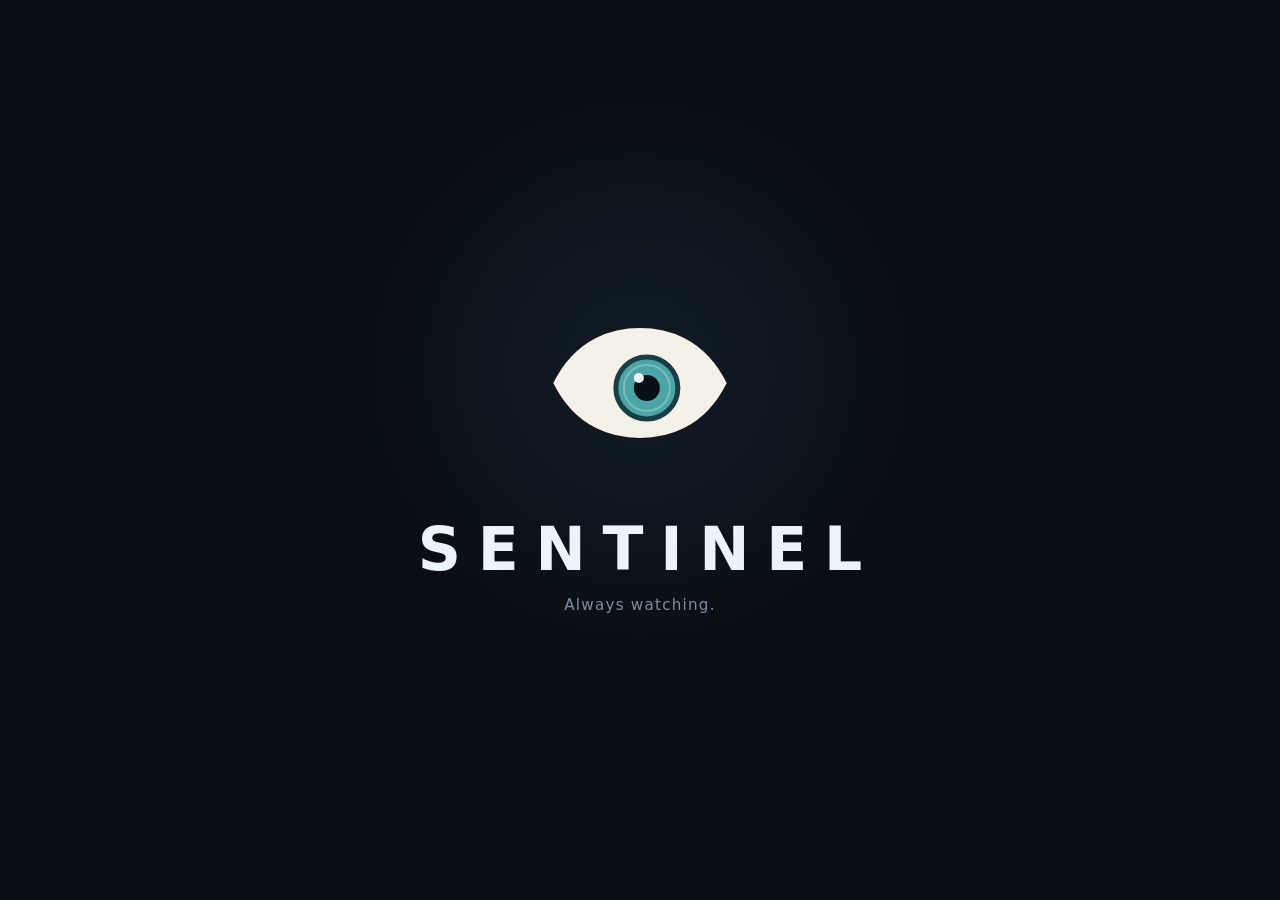
==== index.html @ a61975ea "Add Sentinel eye landing page (static: HTML/CSS/JS) Co-Authored-By: Claude Opus 4.8 <noreply@anthrop" ====
<!doctype html>
<html>
<head>
<meta charset="utf-8">
<meta name="viewport" content="width=device-width,initial-scale=1">
<title>Sentinel</title>
<link rel="stylesheet" href="style.css">
<script src="eye.js" defer></script>
</head>
<body>
<main id="stage">
<div id="sentinel-eye" aria-hidden="true"></div>
<h1>SENTINEL</h1>
<p class="tagline">Always watching.</p>
</main>
</body>
</html>
---- style.css ----
:root {
  color-scheme: dark;
  font-family: system-ui, -apple-system, BlinkMacSystemFont, "Segoe UI", sans-serif;
  background: #0a0e14;
  color: #edf3fb;
}

* {
  box-sizing: border-box;
}

html,
body {
  min-height: 100%;
  margin: 0;
}

body {
  min-height: 100vh;
  min-height: 100svh;
  background:
    radial-gradient(circle at 50% calc(50% - 5rem), rgba(55, 116, 164, 0.14), transparent 18rem),
    #0a0e14;
}

#stage {
  display: flex;
  min-height: 100vh;
  min-height: 100svh;
  width: 100%;
  padding: clamp(1.5rem, 5vw, 4rem);
  align-items: center;
  justify-content: center;
  flex-direction: column;
  text-align: center;
}

#sentinel-eye {
  display: grid;
  width: clamp(10rem, 24vw, 12.5rem);
  aspect-ratio: 1;
  margin-bottom: clamp(1.75rem, 4vh, 2.75rem);
  place-items: center;
}

#sentinel-eye > svg {
  display: block;
  width: 100%;
  height: 100%;
}

h1 {
  margin: 0;
  color: #edf3fb;
  font-size: clamp(2rem, 6vw, 3.75rem);
  font-weight: 800;
  line-height: 1;
  letter-spacing: clamp(0.28em, 1.2vw, 0.48em);
  text-indent: clamp(0.28em, 1.2vw, 0.48em);
}

.tagline {
  margin: 0.9rem 0 0;
  color: #7f8c9d;
  font-size: clamp(0.8rem, 2vw, 0.95rem);
  line-height: 1.5;
  letter-spacing: 0.08em;
}

@media (max-width: 30rem) {
  body {
    background:
      radial-gradient(circle at 50% calc(50% - 4rem), rgba(55, 116, 164, 0.14), transparent 13rem),
      #0a0e14;
  }

  #sentinel-eye {
    width: min(10rem, 50vw);
    margin-bottom: 1.5rem;
  }

  h1 {
    font-size: clamp(1.75rem, 10vw, 2.4rem);
    letter-spacing: 0.24em;
    text-indent: 0.24em;
  }
}
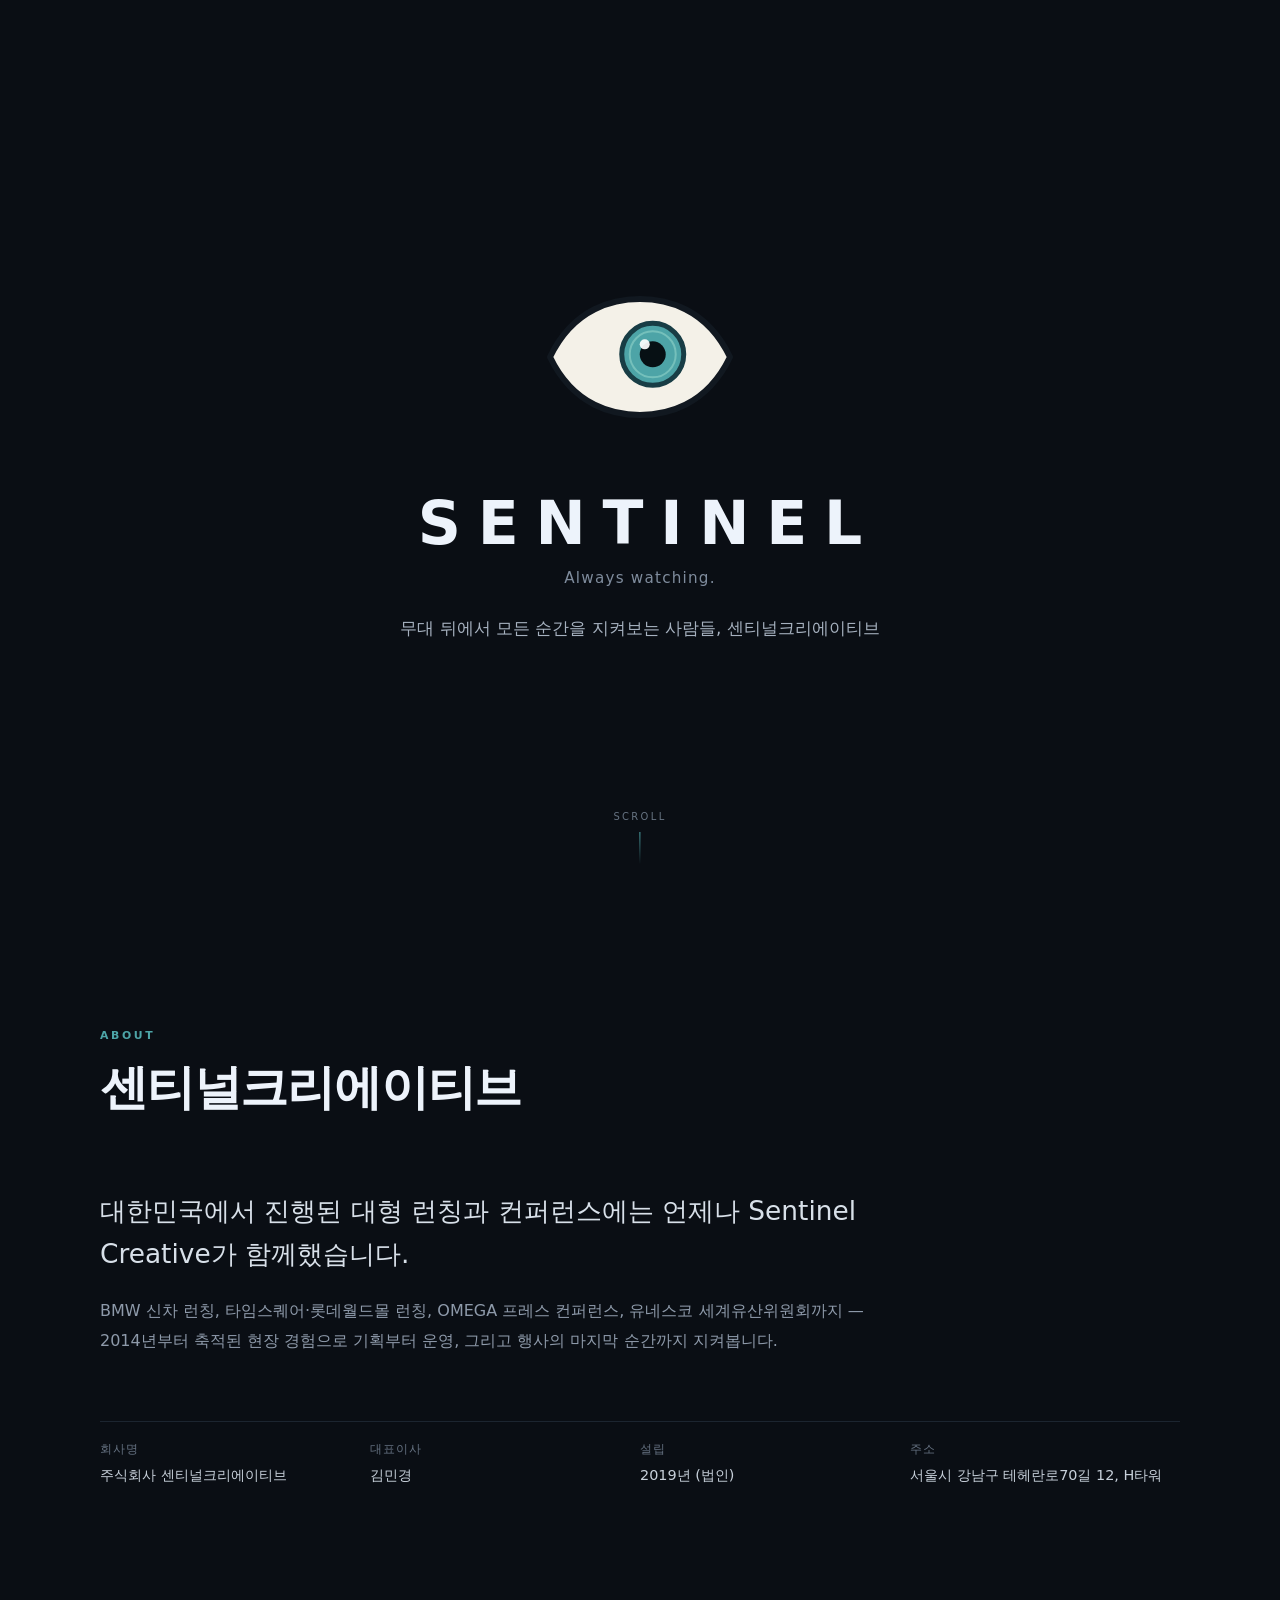
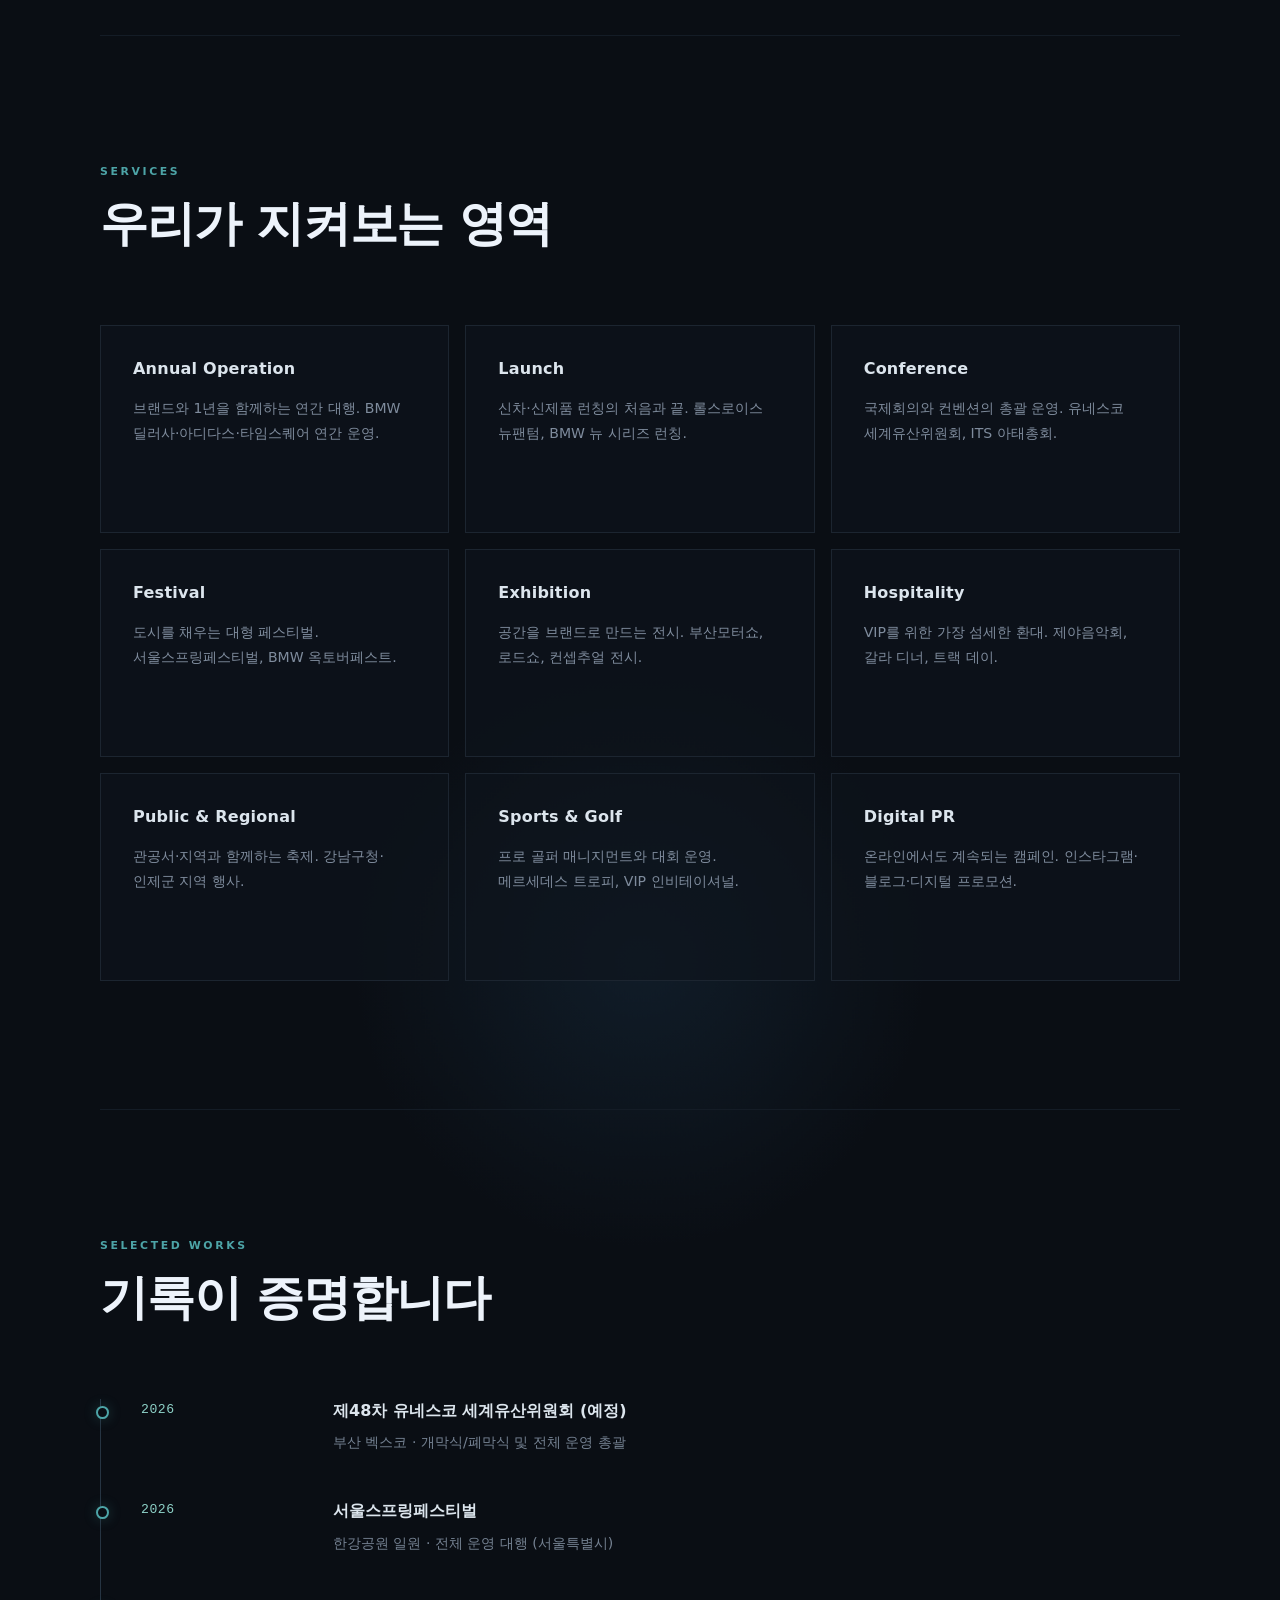
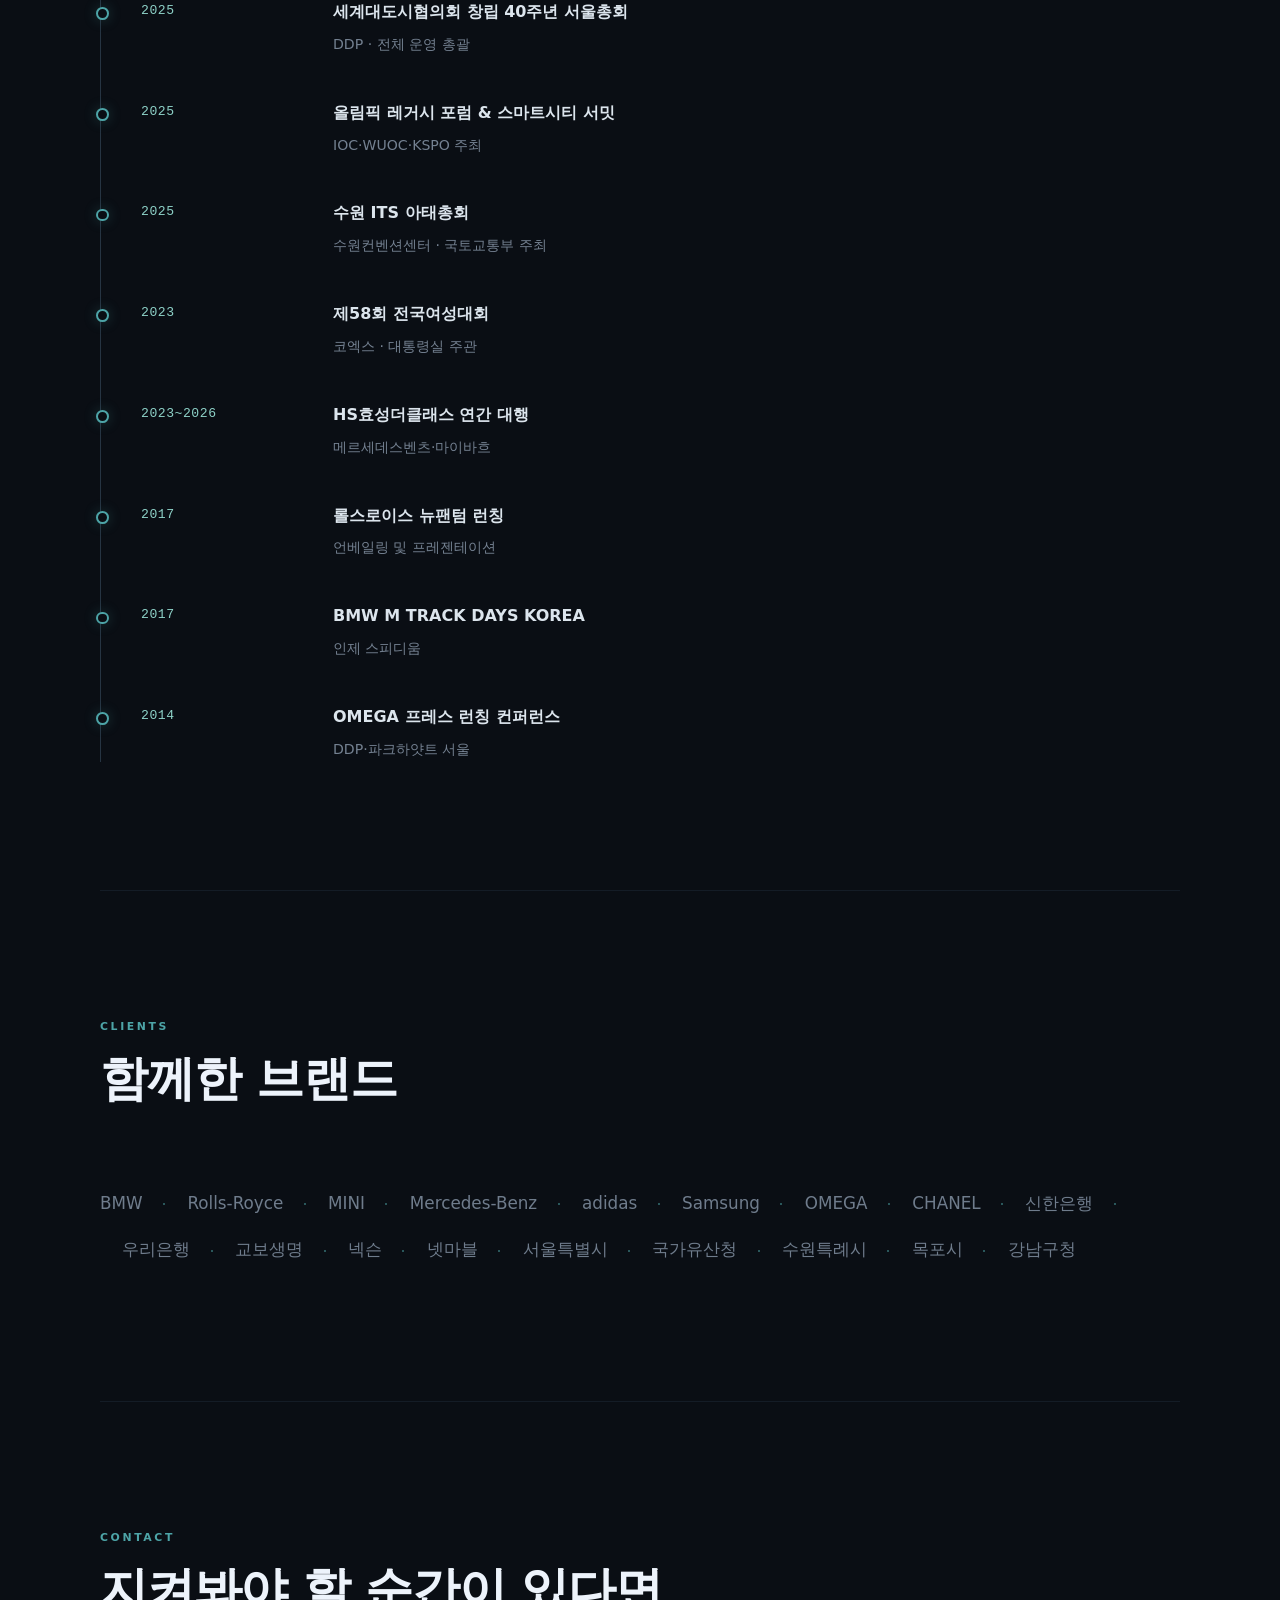
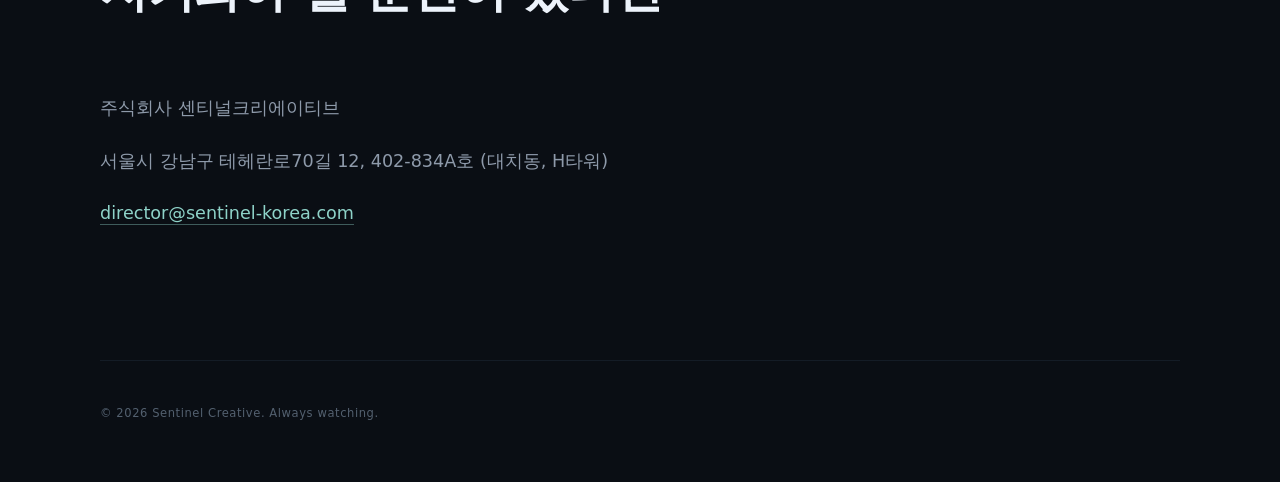
==== commit 73b031f9: "Expand landing page into full company site (about/services/works/clients/contact) Content sourced fr" ====
--- a/index.html
+++ b/index.html
@@ -1,17 +1,213 @@
 <!doctype html>
-<html>
+<html lang="ko">
 <head>
-<meta charset="utf-8">
-<meta name="viewport" content="width=device-width,initial-scale=1">
-<title>Sentinel</title>
-<link rel="stylesheet" href="style.css">
-<script src="eye.js" defer></script>
+  <meta charset="utf-8">
+  <meta name="viewport" content="width=device-width,initial-scale=1">
+  <meta name="description" content="센티널크리에이티브 — 이벤트·전시·컨퍼런스 전문 에이전시">
+  <title>센티널크리에이티브 | Sentinel Creative</title>
+  <link rel="stylesheet" href="style.css">
+  <script src="eye.js" defer></script>
 </head>
 <body>
-<main id="stage">
-<div id="sentinel-eye" aria-hidden="true"></div>
-<h1>SENTINEL</h1>
-<p class="tagline">Always watching.</p>
-</main>
+  <nav id="top-nav" aria-label="주요 메뉴">
+    <div id="nav-eye" aria-hidden="true"></div>
+    <span class="nav-wordmark">SENTINEL</span>
+    <div class="nav-links">
+      <a href="#about">ABOUT</a>
+      <a href="#services">SERVICES</a>
+      <a href="#works">WORKS</a>
+      <a href="#clients">CLIENTS</a>
+      <a href="#contact">CONTACT</a>
+    </div>
+  </nav>
+
+  <main>
+    <section id="hero">
+      <div id="sentinel-eye" aria-hidden="true"></div>
+      <h1>SENTINEL</h1>
+      <p class="tagline">Always watching.</p>
+      <p class="hero-sub">무대 뒤에서 모든 순간을 지켜보는 사람들, 센티널크리에이티브</p>
+      <a class="scroll-cue" href="#about">SCROLL</a>
+    </section>
+
+    <section id="about">
+      <h2><span class="section-label">ABOUT</span> 센티널크리에이티브</h2>
+      <p class="lead">대한민국에서 진행된 대형 런칭과 컨퍼런스에는 언제나 Sentinel Creative가 함께했습니다.</p>
+      <p>BMW 신차 런칭, 타임스퀘어·롯데월드몰 런칭, OMEGA 프레스 컨퍼런스, 유네스코 세계유산위원회까지 — 2014년부터 축적된 현장 경험으로 기획부터 운영, 그리고 행사의 마지막 순간까지 지켜봅니다.</p>
+      <dl class="facts">
+        <div>
+          <dt>회사명</dt>
+          <dd>주식회사 센티널크리에이티브</dd>
+        </div>
+        <div>
+          <dt>대표이사</dt>
+          <dd>김민경</dd>
+        </div>
+        <div>
+          <dt>설립</dt>
+          <dd>2019년 (법인)</dd>
+        </div>
+        <div>
+          <dt>주소</dt>
+          <dd>서울시 강남구 테헤란로70길 12, H타워</dd>
+        </div>
+      </dl>
+    </section>
+
+    <section id="services">
+      <h2><span class="section-label">SERVICES</span> 우리가 지켜보는 영역</h2>
+      <ul class="service-grid">
+        <li class="service-card">
+          <h3>Annual Operation</h3>
+          <p>브랜드와 1년을 함께하는 연간 대행. BMW 딜러사·아디다스·타임스퀘어 연간 운영.</p>
+        </li>
+        <li class="service-card">
+          <h3>Launch</h3>
+          <p>신차·신제품 런칭의 처음과 끝. 롤스로이스 뉴팬텀, BMW 뉴 시리즈 런칭.</p>
+        </li>
+        <li class="service-card">
+          <h3>Conference</h3>
+          <p>국제회의와 컨벤션의 총괄 운영. 유네스코 세계유산위원회, ITS 아태총회.</p>
+        </li>
+        <li class="service-card">
+          <h3>Festival</h3>
+          <p>도시를 채우는 대형 페스티벌. 서울스프링페스티벌, BMW 옥토버페스트.</p>
+        </li>
+        <li class="service-card">
+          <h3>Exhibition</h3>
+          <p>공간을 브랜드로 만드는 전시. 부산모터쇼, 로드쇼, 컨셉추얼 전시.</p>
+        </li>
+        <li class="service-card">
+          <h3>Hospitality</h3>
+          <p>VIP를 위한 가장 섬세한 환대. 제야음악회, 갈라 디너, 트랙 데이.</p>
+        </li>
+        <li class="service-card">
+          <h3>Public &amp; Regional</h3>
+          <p>관공서·지역과 함께하는 축제. 강남구청·인제군 지역 행사.</p>
+        </li>
+        <li class="service-card">
+          <h3>Sports &amp; Golf</h3>
+          <p>프로 골퍼 매니지먼트와 대회 운영. 메르세데스 트로피, VIP 인비테이셔널.</p>
+        </li>
+        <li class="service-card">
+          <h3>Digital PR</h3>
+          <p>온라인에서도 계속되는 캠페인. 인스타그램·블로그·디지털 프로모션.</p>
+        </li>
+      </ul>
+    </section>
+
+    <section id="works">
+      <h2><span class="section-label">SELECTED WORKS</span> 기록이 증명합니다</h2>
+      <ol class="timeline">
+        <li class="timeline-item">
+          <span class="year">2026</span>
+          <div>
+            <h3>제48차 유네스코 세계유산위원회 (예정)</h3>
+            <p>부산 벡스코 · 개막식/폐막식 및 전체 운영 총괄</p>
+          </div>
+        </li>
+        <li class="timeline-item">
+          <span class="year">2026</span>
+          <div>
+            <h3>서울스프링페스티벌</h3>
+            <p>한강공원 일원 · 전체 운영 대행 (서울특별시)</p>
+          </div>
+        </li>
+        <li class="timeline-item">
+          <span class="year">2025</span>
+          <div>
+            <h3>세계대도시협의회 창립 40주년 서울총회</h3>
+            <p>DDP · 전체 운영 총괄</p>
+          </div>
+        </li>
+        <li class="timeline-item">
+          <span class="year">2025</span>
+          <div>
+            <h3>올림픽 레거시 포럼 &amp; 스마트시티 서밋</h3>
+            <p>IOC·WUOC·KSPO 주최</p>
+          </div>
+        </li>
+        <li class="timeline-item">
+          <span class="year">2025</span>
+          <div>
+            <h3>수원 ITS 아태총회</h3>
+            <p>수원컨벤션센터 · 국토교통부 주최</p>
+          </div>
+        </li>
+        <li class="timeline-item">
+          <span class="year">2023</span>
+          <div>
+            <h3>제58회 전국여성대회</h3>
+            <p>코엑스 · 대통령실 주관</p>
+          </div>
+        </li>
+        <li class="timeline-item">
+          <span class="year">2023~2026</span>
+          <div>
+            <h3>HS효성더클래스 연간 대행</h3>
+            <p>메르세데스벤츠·마이바흐</p>
+          </div>
+        </li>
+        <li class="timeline-item">
+          <span class="year">2017</span>
+          <div>
+            <h3>롤스로이스 뉴팬텀 런칭</h3>
+            <p>언베일링 및 프레젠테이션</p>
+          </div>
+        </li>
+        <li class="timeline-item">
+          <span class="year">2017</span>
+          <div>
+            <h3>BMW M TRACK DAYS KOREA</h3>
+            <p>인제 스피디움</p>
+          </div>
+        </li>
+        <li class="timeline-item">
+          <span class="year">2014</span>
+          <div>
+            <h3>OMEGA 프레스 런칭 컨퍼런스</h3>
+            <p>DDP·파크하얏트 서울</p>
+          </div>
+        </li>
+      </ol>
+    </section>
+
+    <section id="clients">
+      <h2><span class="section-label">CLIENTS</span> 함께한 브랜드</h2>
+      <ul class="client-list">
+        <li>BMW</li>
+        <li>Rolls-Royce</li>
+        <li>MINI</li>
+        <li>Mercedes-Benz</li>
+        <li>adidas</li>
+        <li>Samsung</li>
+        <li>OMEGA</li>
+        <li>CHANEL</li>
+        <li>신한은행</li>
+        <li>우리은행</li>
+        <li>교보생명</li>
+        <li>넥슨</li>
+        <li>넷마블</li>
+        <li>서울특별시</li>
+        <li>국가유산청</li>
+        <li>수원특례시</li>
+        <li>목포시</li>
+        <li>강남구청</li>
+      </ul>
+    </section>
+
+    <section id="contact">
+      <h2><span class="section-label">CONTACT</span> 지켜봐야 할 순간이 있다면</h2>
+      <address>
+        <p>주식회사 센티널크리에이티브</p>
+        <p>서울시 강남구 테헤란로70길 12, 402-834A호 (대치동, H타워)</p>
+        <a href="mailto:director@sentinel-korea.com">director@sentinel-korea.com</a>
+      </address>
+    </section>
+  </main>
+
+  <footer>
+    <p>© 2026 Sentinel Creative. Always watching.</p>
+  </footer>
 </body>
 </html>
--- a/style.css
+++ b/style.css
@@ -85,3 +85,546 @@
     text-indent: 0.24em;
   }
 }
+
+/* One-page company site */
+
+html {
+  scroll-behavior: smooth;
+  scroll-padding-top: 5rem;
+}
+
+body {
+  overflow-x: hidden;
+}
+
+a {
+  color: inherit;
+}
+
+#top-nav {
+  position: fixed;
+  z-index: 100;
+  top: 0;
+  right: 0;
+  left: 0;
+  display: flex;
+  min-height: 4.5rem;
+  padding: 0.75rem max(1.25rem, calc((100vw - 1080px) / 2));
+  align-items: center;
+  border-bottom: 1px solid rgba(77, 164, 167, 0.14);
+  background: rgba(10, 14, 20, 0.78);
+  box-shadow: 0 0.75rem 2.5rem rgba(0, 0, 0, 0.18);
+  opacity: 0;
+  pointer-events: none;
+  transform: translateY(-100%);
+  transition:
+    opacity 280ms ease,
+    transform 280ms ease;
+  backdrop-filter: blur(16px);
+  -webkit-backdrop-filter: blur(16px);
+}
+
+#top-nav.nav-visible {
+  opacity: 1;
+  pointer-events: auto;
+  transform: translateY(0);
+}
+
+#nav-eye {
+  display: grid;
+  width: 2.125rem;
+  height: 2.125rem;
+  flex: 0 0 2.125rem;
+  place-items: center;
+}
+
+#nav-eye > svg {
+  display: block;
+  width: 100%;
+  height: 100%;
+}
+
+.nav-wordmark {
+  margin-left: 0.7rem;
+  color: #edf3fb;
+  font-size: 0.78rem;
+  font-weight: 800;
+  letter-spacing: 0.24em;
+}
+
+.nav-links {
+  display: flex;
+  margin-left: auto;
+  align-items: center;
+  gap: clamp(0.8rem, 2.5vw, 2rem);
+}
+
+.nav-links a {
+  position: relative;
+  color: #8e9aaa;
+  font-size: 0.72rem;
+  line-height: 1.4;
+  letter-spacing: 0.1em;
+  text-decoration: none;
+  text-transform: uppercase;
+  transition: color 180ms ease;
+}
+
+.nav-links a::after {
+  position: absolute;
+  right: 0;
+  bottom: -0.4rem;
+  left: 0;
+  height: 1px;
+  background: #4da4a7;
+  content: "";
+  transform: scaleX(0);
+  transition: transform 180ms ease;
+}
+
+.nav-links a:hover,
+.nav-links a:focus-visible {
+  color: #edf3fb;
+}
+
+.nav-links a:hover::after,
+.nav-links a:focus-visible::after {
+  transform: scaleX(1);
+}
+
+#hero {
+  position: relative;
+  display: flex;
+  min-height: 100vh;
+  min-height: 100svh;
+  width: 100%;
+  padding: clamp(5rem, 10vh, 8rem) clamp(1.5rem, 5vw, 4rem);
+  align-items: center;
+  justify-content: center;
+  flex-direction: column;
+  text-align: center;
+}
+
+.hero-sub {
+  max-width: 38rem;
+  margin: 1.4rem auto 0;
+  color: #a6b1bf;
+  font-size: clamp(0.9rem, 1.8vw, 1.05rem);
+  line-height: 1.8;
+  word-break: keep-all;
+}
+
+.scroll-cue {
+  position: absolute;
+  bottom: clamp(1.5rem, 4vh, 2.75rem);
+  left: 50%;
+  display: flex;
+  align-items: center;
+  flex-direction: column;
+  gap: 0.65rem;
+  color: #667382;
+  font-size: 0.62rem;
+  letter-spacing: 0.24em;
+  text-decoration: none;
+  transform: translateX(-50%);
+  animation: scroll-cue-pulse 2.4s ease-in-out infinite;
+}
+
+.scroll-cue::after {
+  width: 1px;
+  height: 2rem;
+  background: linear-gradient(to bottom, #4da4a7, transparent);
+  content: "";
+}
+
+@keyframes scroll-cue-pulse {
+  0%,
+  100% {
+    opacity: 0.45;
+  }
+
+  50% {
+    opacity: 1;
+  }
+}
+
+main > section:not(#hero) {
+  width: min(calc(100% - 3rem), 1080px);
+  margin: 0 auto;
+  padding: clamp(6rem, 11vw, 8rem) 0;
+}
+
+main > section:not(#hero) + section:not(#hero) {
+  border-top: 1px solid #141c26;
+}
+
+main > section:not(#hero) h2 {
+  max-width: 48rem;
+  margin: 0 0 clamp(2.75rem, 6vw, 4.5rem);
+  color: #edf3fb;
+  font-size: clamp(1.75rem, 4vw, 3rem);
+  font-weight: 650;
+  line-height: 1.25;
+  letter-spacing: -0.025em;
+  word-break: keep-all;
+}
+
+.section-label {
+  display: block;
+  margin-bottom: 0.85rem;
+  color: #4da4a7;
+  font-size: 0.68rem;
+  font-weight: 700;
+  line-height: 1.4;
+  letter-spacing: 0.24em;
+  text-transform: uppercase;
+}
+
+#about p {
+  max-width: 50rem;
+  margin: 0;
+  color: #8e9aaa;
+  font-size: 1rem;
+  line-height: 1.9;
+  word-break: keep-all;
+}
+
+#about p + p {
+  margin-top: 1.25rem;
+}
+
+#about .lead {
+  color: #d8e0e9;
+  font-size: clamp(1.2rem, 2.6vw, 1.65rem);
+  line-height: 1.65;
+}
+
+#about dl {
+  display: grid;
+  margin: clamp(2.5rem, 6vw, 4rem) 0 0;
+  grid-template-columns: repeat(4, minmax(0, 1fr));
+  border-top: 1px solid #1c2530;
+}
+
+#about dt,
+#about dd {
+  margin: 0;
+}
+
+#about dt {
+  padding: 1.25rem 1rem 0.45rem 0;
+  color: #657181;
+  font-size: 0.72rem;
+  letter-spacing: 0.08em;
+}
+
+#about dd {
+  padding: 0 1rem 1.25rem 0;
+  color: #c7d0da;
+  font-size: 0.9rem;
+  line-height: 1.6;
+  word-break: keep-all;
+}
+
+.service-grid {
+  display: grid;
+  margin: 0;
+  padding: 0;
+  grid-template-columns: repeat(3, minmax(0, 1fr));
+  gap: 1rem;
+  list-style: none;
+}
+
+.service-card {
+  min-height: 13rem;
+  padding: clamp(1.4rem, 3vw, 2rem);
+  border: 1px solid #1c2530;
+  background: rgba(14, 20, 28, 0.62);
+  transition:
+    border-color 220ms ease,
+    box-shadow 220ms ease,
+    transform 220ms ease;
+}
+
+.service-card:hover,
+.service-card:focus-within {
+  border-color: #4da4a7;
+  box-shadow:
+    0 0 0 1px rgba(77, 164, 167, 0.12),
+    0 0.9rem 2.5rem rgba(77, 164, 167, 0.12);
+  transform: translateY(-0.35rem);
+}
+
+.service-card h3 {
+  margin: 0;
+  color: #dce5ed;
+  font-size: 1rem;
+  font-weight: 650;
+  line-height: 1.4;
+  letter-spacing: 0.015em;
+}
+
+.service-card p {
+  margin: 1rem 0 0;
+  color: #7f8c9d;
+  font-size: 0.88rem;
+  line-height: 1.75;
+  word-break: keep-all;
+}
+
+.timeline {
+  position: relative;
+  margin: 0;
+  padding: 0 0 0 clamp(1.5rem, 4vw, 2.5rem);
+  border-left: 1px solid #263442;
+  list-style: none;
+}
+
+.timeline-item {
+  position: relative;
+  display: grid;
+  padding: 0 0 2.75rem;
+  grid-template-columns: minmax(6rem, 9rem) minmax(0, 1fr);
+  gap: clamp(1rem, 4vw, 3rem);
+}
+
+.timeline-item:last-child {
+  padding-bottom: 0;
+}
+
+.timeline-item::before {
+  position: absolute;
+  top: 0.45rem;
+  left: calc(0px - clamp(1.5rem, 4vw, 2.5rem) - 0.3rem);
+  width: 0.55rem;
+  height: 0.55rem;
+  border: 2px solid #4da4a7;
+  border-radius: 50%;
+  background: #0a0e14;
+  box-shadow: 0 0 0.8rem rgba(77, 164, 167, 0.28);
+  content: "";
+}
+
+.timeline .year {
+  color: #8ed2c8;
+  font-family: ui-monospace, SFMono-Regular, Menlo, Monaco, Consolas, monospace;
+  font-size: 0.82rem;
+  font-variant-numeric: tabular-nums;
+  line-height: 1.6;
+  letter-spacing: 0.04em;
+}
+
+.timeline-item h3 {
+  margin: 0;
+  color: #dce5ed;
+  font-size: 1rem;
+  font-weight: 620;
+  line-height: 1.5;
+  word-break: keep-all;
+}
+
+.timeline-item p {
+  margin: 0.55rem 0 0;
+  color: #748191;
+  font-size: 0.88rem;
+  line-height: 1.7;
+  word-break: keep-all;
+}
+
+.client-list {
+  display: flex;
+  margin: 0;
+  padding: 0;
+  flex-wrap: wrap;
+  list-style: none;
+}
+
+.client-list li {
+  position: relative;
+  margin: 0.45rem 0;
+  padding: 0.25rem clamp(0.8rem, 2.4vw, 1.4rem);
+  color: #6f7c8c;
+  font-size: clamp(0.9rem, 1.8vw, 1.05rem);
+  line-height: 1.45;
+  transition: color 180ms ease;
+}
+
+.client-list li:first-child {
+  padding-left: 0;
+}
+
+.client-list li:not(:last-child)::after {
+  position: absolute;
+  top: 50%;
+  right: 0;
+  width: 2px;
+  height: 2px;
+  border-radius: 50%;
+  background: #4da4a7;
+  content: "";
+  opacity: 0.65;
+}
+
+.client-list li:hover {
+  color: #edf3fb;
+}
+
+#contact address {
+  max-width: 44rem;
+  color: #8e9aaa;
+  font-size: clamp(0.95rem, 2vw, 1.1rem);
+  font-style: normal;
+  line-height: 2;
+  word-break: keep-all;
+}
+
+#contact address a {
+  color: #8ed2c8;
+  text-decoration-color: rgba(142, 210, 200, 0.4);
+  text-underline-offset: 0.3em;
+  transition:
+    color 180ms ease,
+    text-decoration-color 180ms ease;
+}
+
+#contact address a:hover,
+#contact address a:focus-visible {
+  color: #edf3fb;
+  text-decoration-color: #4da4a7;
+}
+
+footer {
+  width: min(calc(100% - 3rem), 1080px);
+  margin: 0 auto;
+  padding: 2rem 0 3rem;
+  border-top: 1px solid #141c26;
+  color: #53606f;
+  font-size: 0.72rem;
+  line-height: 1.6;
+  letter-spacing: 0.05em;
+}
+
+:focus-visible {
+  outline: 2px solid #8ed2c8;
+  outline-offset: 0.3rem;
+}
+
+@media (max-width: 52rem) {
+  .service-grid {
+    grid-template-columns: repeat(2, minmax(0, 1fr));
+  }
+
+  #about dl {
+    grid-template-columns: repeat(2, minmax(0, 1fr));
+  }
+}
+
+@media (max-width: 40rem) {
+  #top-nav {
+    min-height: 4rem;
+    padding: 0.65rem 1rem;
+  }
+
+  #nav-eye {
+    width: 1.9rem;
+    height: 1.9rem;
+    flex-basis: 1.9rem;
+  }
+
+  .nav-wordmark {
+    margin-left: 0.5rem;
+    font-size: 0.68rem;
+    letter-spacing: 0.18em;
+  }
+
+  .nav-links {
+    gap: 0.7rem;
+  }
+
+  .nav-links a {
+    font-size: 0.6rem;
+    letter-spacing: 0.04em;
+  }
+
+  #hero {
+    padding-right: 1.25rem;
+    padding-left: 1.25rem;
+  }
+
+  main > section:not(#hero),
+  footer {
+    width: min(calc(100% - 2.5rem), 1080px);
+  }
+
+  .timeline-item {
+    display: block;
+    padding-bottom: 2.35rem;
+  }
+
+  .timeline .year {
+    display: block;
+    margin-bottom: 0.45rem;
+  }
+}
+
+@media (max-width: 30rem) {
+  html {
+    scroll-padding-top: 4.25rem;
+  }
+
+  .nav-links {
+    gap: clamp(0.42rem, 2.4vw, 0.68rem);
+  }
+
+  .nav-links a {
+    font-size: clamp(0.52rem, 2.35vw, 0.6rem);
+  }
+
+  .service-grid {
+    grid-template-columns: minmax(0, 1fr);
+  }
+
+  .service-card {
+    min-height: 0;
+  }
+
+  #about dl {
+    grid-template-columns: minmax(0, 1fr);
+  }
+
+  #about dt {
+    padding-top: 1rem;
+  }
+
+  #about dd {
+    padding-bottom: 1rem;
+    border-bottom: 1px solid #141c26;
+  }
+
+  .client-list li {
+    padding-right: 0.7rem;
+    padding-left: 0.7rem;
+  }
+}
+
+@media (prefers-reduced-motion: reduce) {
+  html {
+    scroll-behavior: auto;
+  }
+
+  #top-nav,
+  .nav-links a::after,
+  .service-card,
+  .scroll-cue {
+    transition: none;
+  }
+
+  .scroll-cue {
+    animation: none;
+  }
+
+  .service-card:hover,
+  .service-card:focus-within {
+    transform: none;
+  }
+}
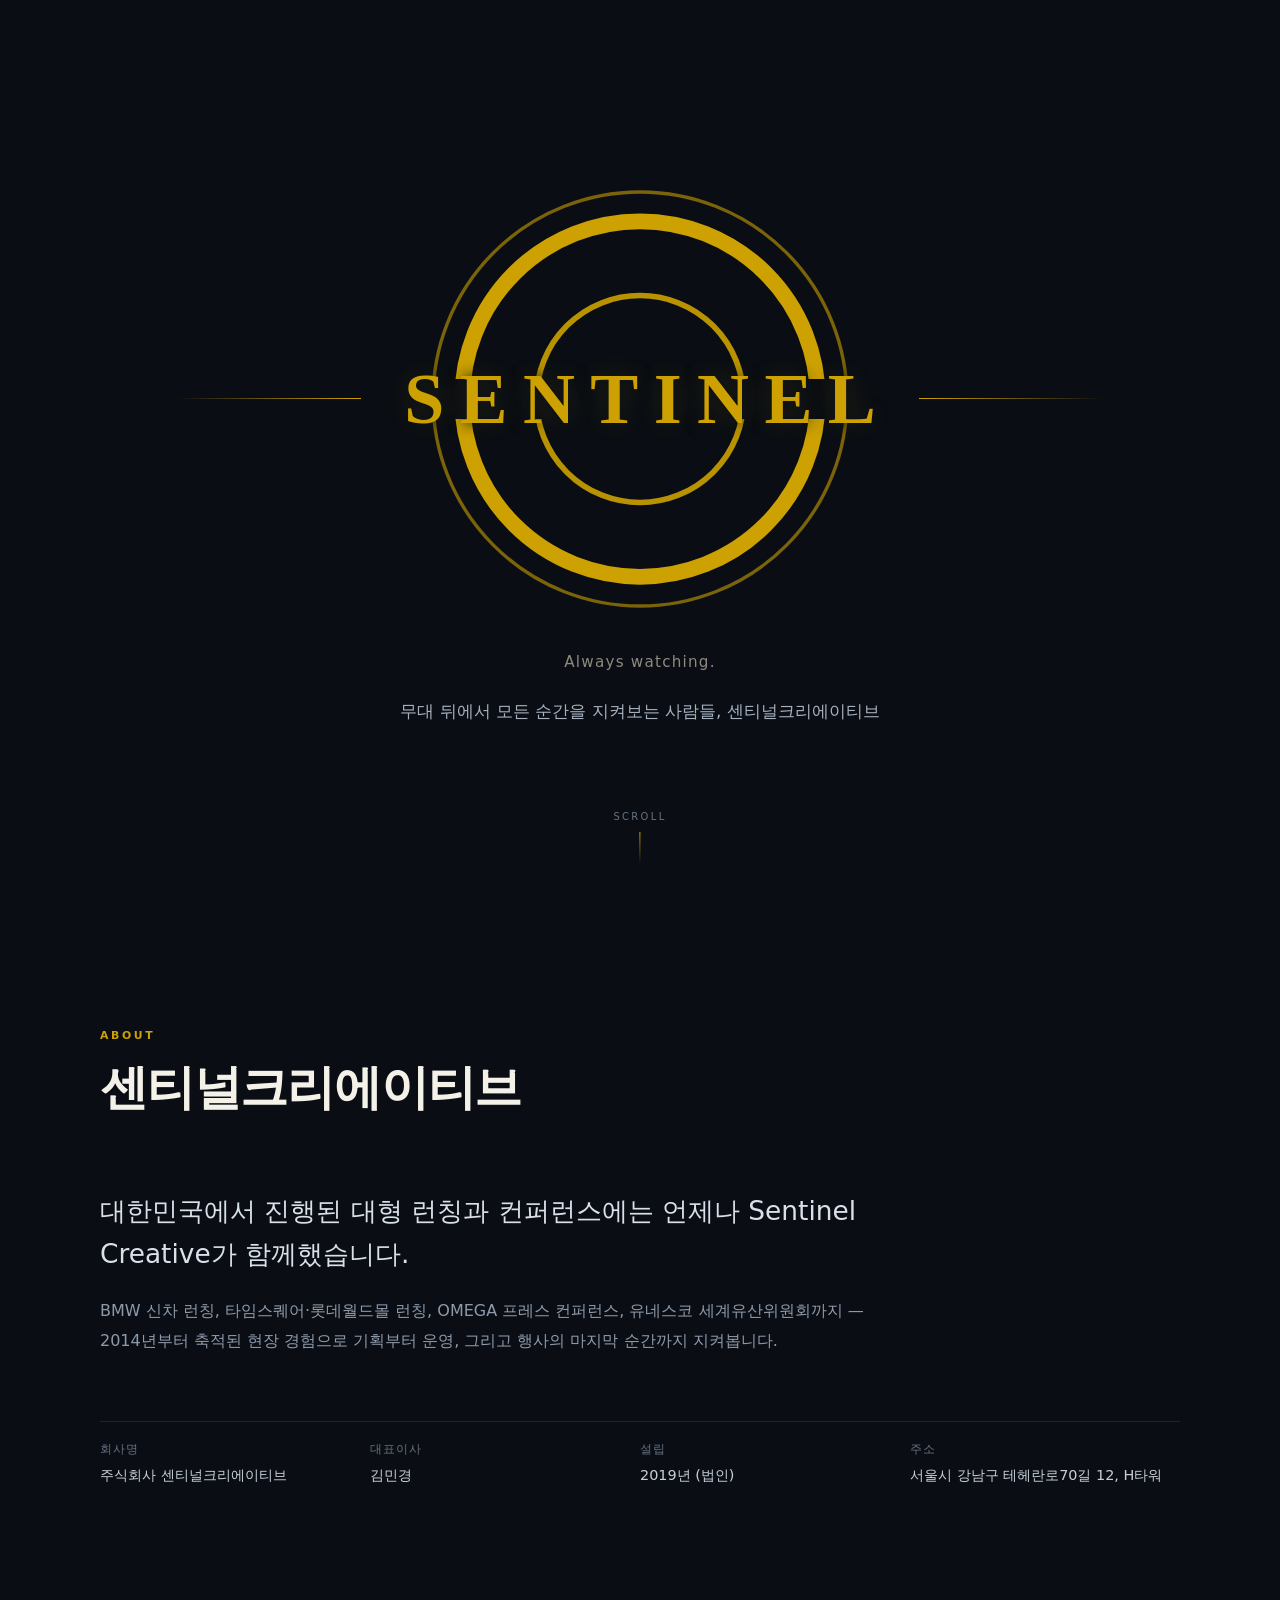
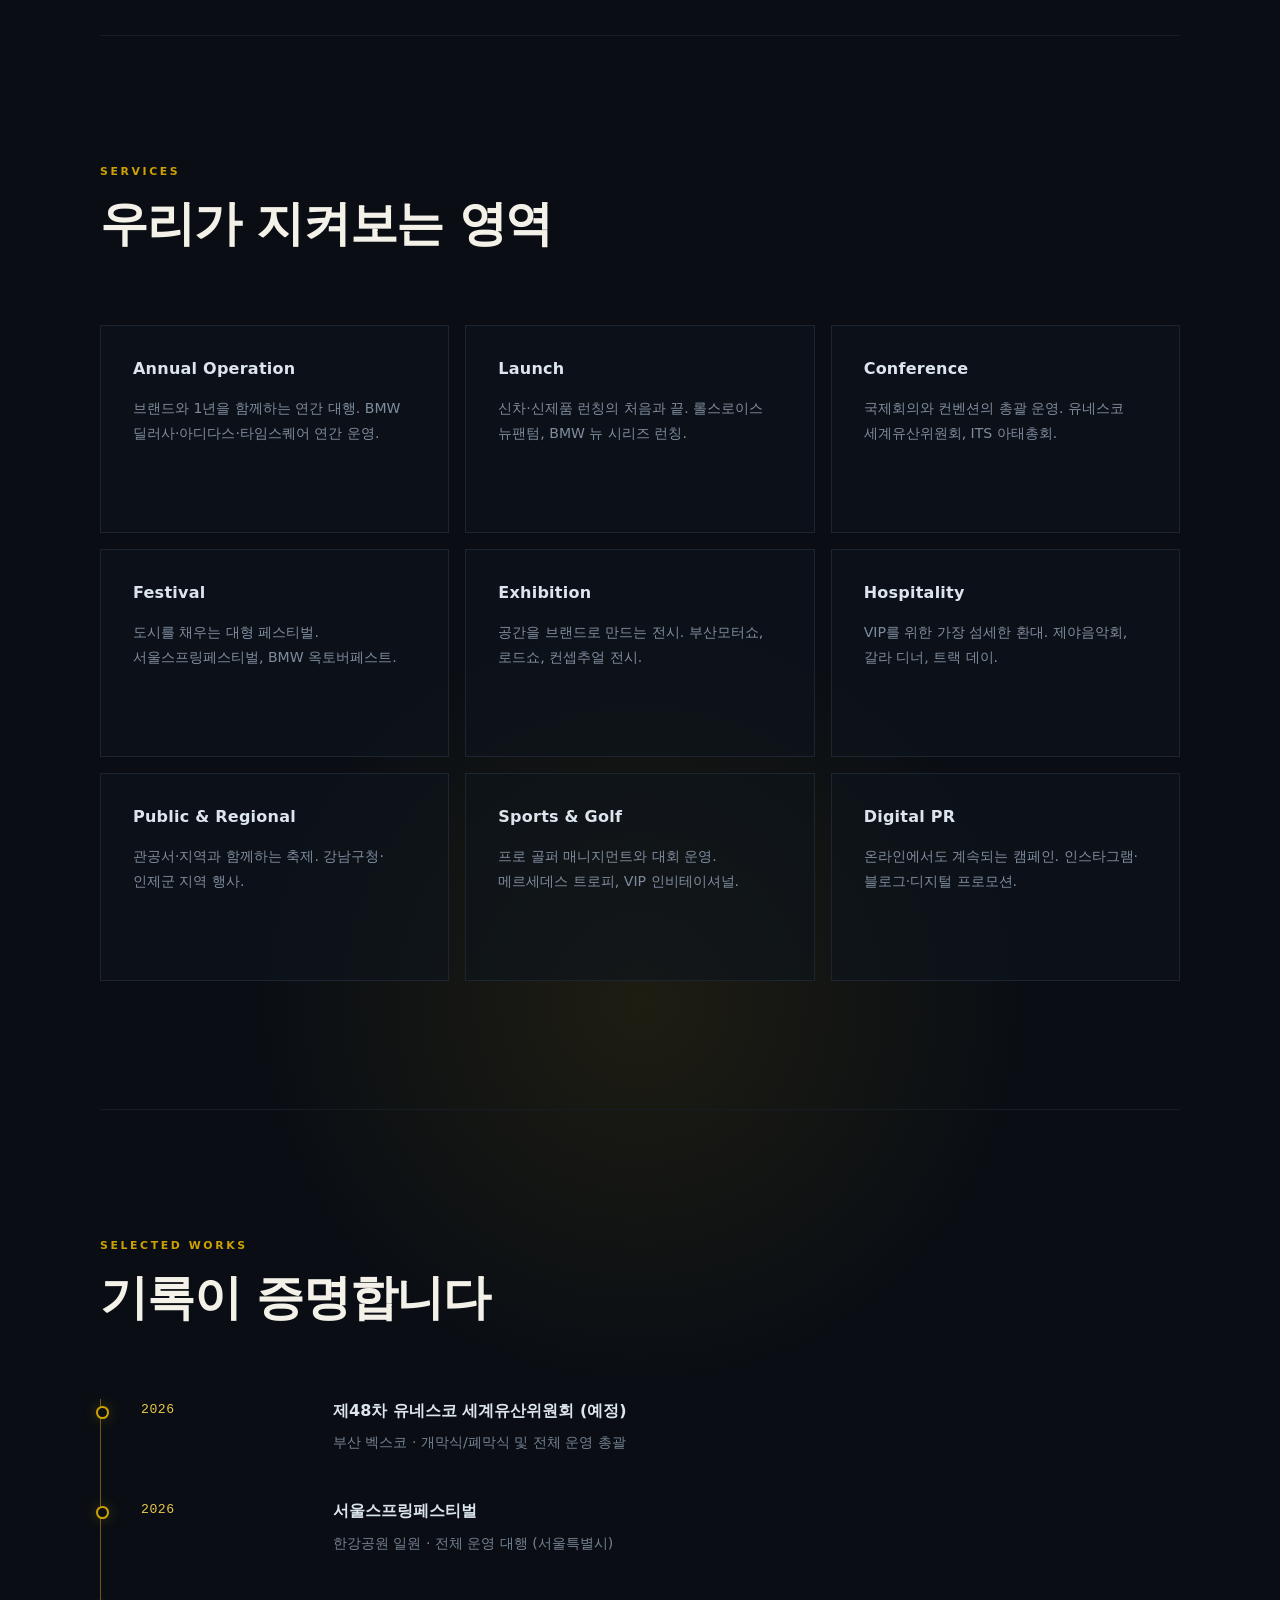
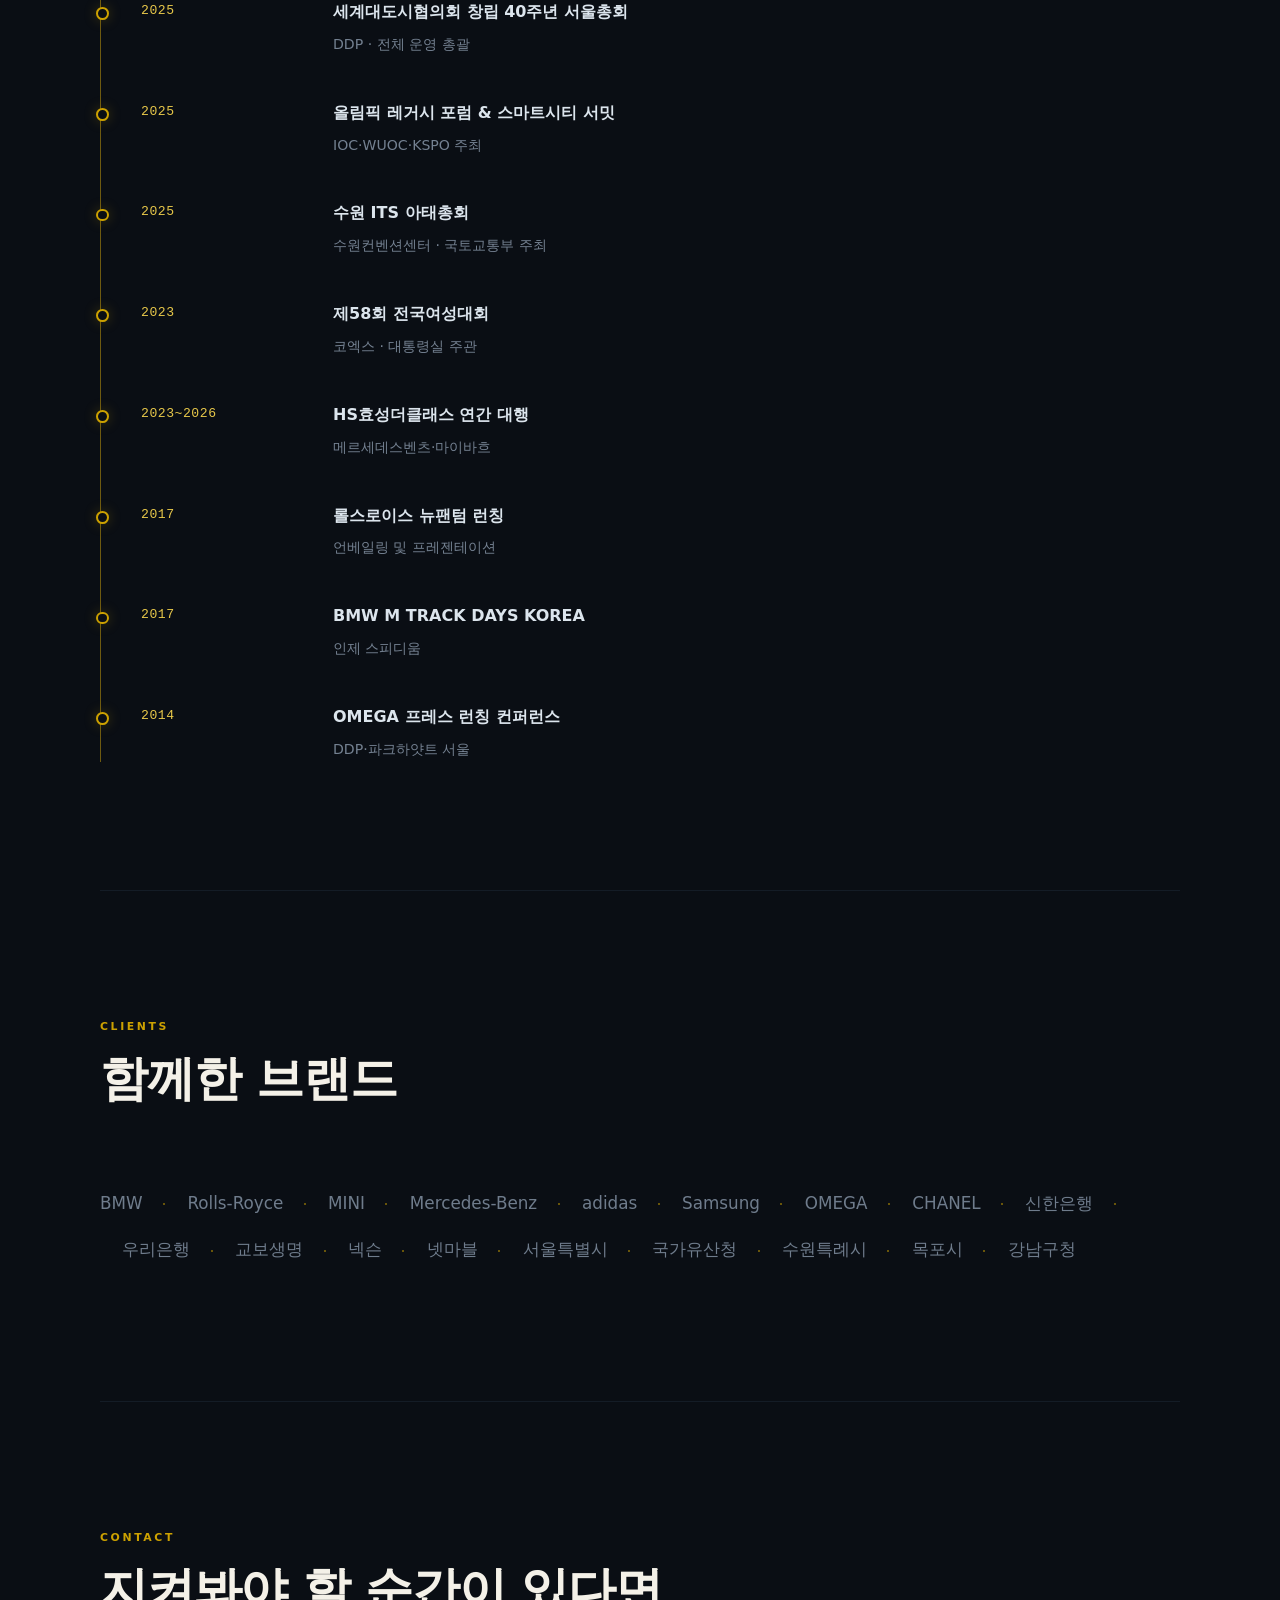
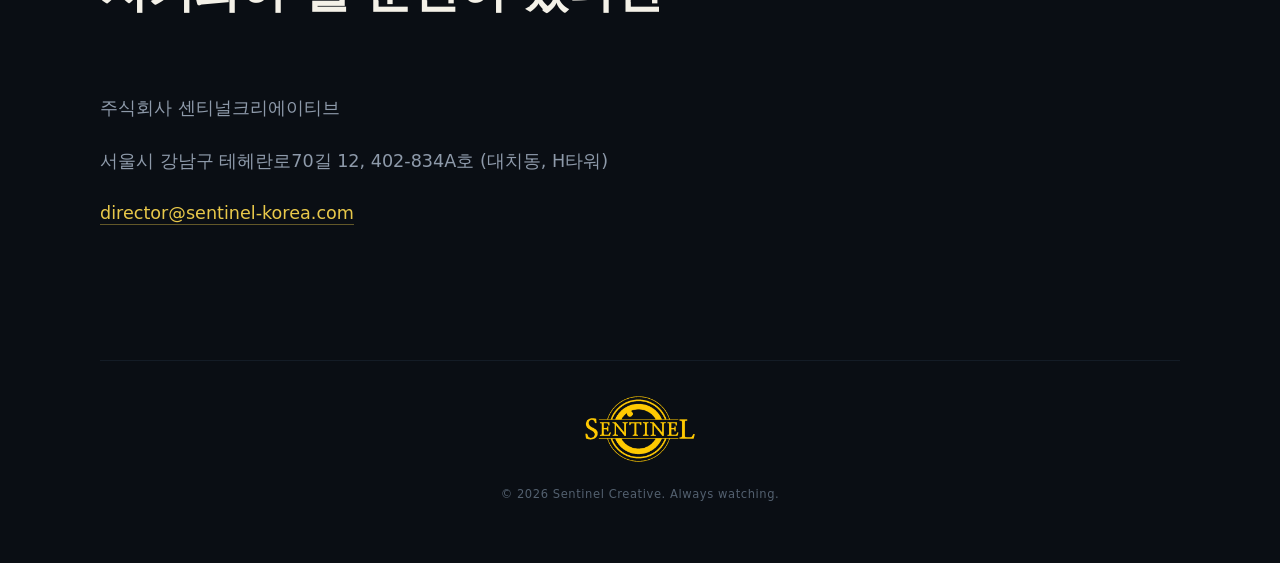
==== commit eb75421c: "Rebrand to business-card gold identity with living aperture logo - Hero recreates the Sentinel logo " ====
--- a/index.html
+++ b/index.html
@@ -4,7 +4,18 @@
   <meta charset="utf-8">
   <meta name="viewport" content="width=device-width,initial-scale=1">
   <meta name="description" content="센티널크리에이티브 — 이벤트·전시·컨퍼런스 전문 에이전시">
+  <meta name="theme-color" content="#0a0e14">
+  <meta property="og:title" content="센티널크리에이티브 | Sentinel Creative">
+  <meta property="og:description" content="센티널크리에이티브 — 이벤트·전시·컨퍼런스 전문 에이전시">
+  <meta property="og:url" content="https://sentinel-korea.com/">
+  <meta property="og:image" content="https://sentinel-korea.com/assets/og-image.png">
+  <meta property="og:type" content="website">
+  <meta name="twitter:card" content="summary_large_image">
+  <meta name="twitter:title" content="센티널크리에이티브 | Sentinel Creative">
+  <meta name="twitter:description" content="센티널크리에이티브 — 이벤트·전시·컨퍼런스 전문 에이전시">
+  <meta name="twitter:image" content="https://sentinel-korea.com/assets/og-image.png">
   <title>센티널크리에이티브 | Sentinel Creative</title>
+  <link rel="icon" href="assets/favicon.svg" type="image/svg+xml">
   <link rel="stylesheet" href="style.css">
   <script src="eye.js" defer></script>
 </head>
@@ -207,6 +218,7 @@
   </main>
 
   <footer>
+    <img src="assets/logo-full.png" alt="Sentinel Creative" class="footer-logo">
     <p>© 2026 Sentinel Creative. Always watching.</p>
   </footer>
 </body>
--- a/style.css
+++ b/style.css
@@ -1,8 +1,13 @@
 :root {
+  --gold: #cca101;
+  --gold-light: #e8c84a;
+  --gold-dim: #6e5a10;
+  --bg: #0a0e14;
+  --ink: #f4f1e8;
   color-scheme: dark;
   font-family: system-ui, -apple-system, BlinkMacSystemFont, "Segoe UI", sans-serif;
-  background: #0a0e14;
-  color: #edf3fb;
+  background: var(--bg);
+  color: var(--ink);
 }
 
 * {
@@ -19,8 +24,8 @@
   min-height: 100vh;
   min-height: 100svh;
   background:
-    radial-gradient(circle at 50% calc(50% - 5rem), rgba(55, 116, 164, 0.14), transparent 18rem),
-    #0a0e14;
+    radial-gradient(circle at 50% calc(50% - 5rem), rgba(204, 161, 1, 0.1), transparent 24rem),
+    var(--bg);
 }
 
 #stage {
@@ -51,7 +56,7 @@
 
 h1 {
   margin: 0;
-  color: #edf3fb;
+  color: var(--ink);
   font-size: clamp(2rem, 6vw, 3.75rem);
   font-weight: 800;
   line-height: 1;
@@ -70,8 +75,8 @@
 @media (max-width: 30rem) {
   body {
     background:
-      radial-gradient(circle at 50% calc(50% - 4rem), rgba(55, 116, 164, 0.14), transparent 13rem),
-      #0a0e14;
+      radial-gradient(circle at 50% calc(50% - 4rem), rgba(204, 161, 1, 0.1), transparent 15rem),
+      var(--bg);
   }
 
   #sentinel-eye {
@@ -111,7 +116,7 @@
   min-height: 4.5rem;
   padding: 0.75rem max(1.25rem, calc((100vw - 1080px) / 2));
   align-items: center;
-  border-bottom: 1px solid rgba(77, 164, 167, 0.14);
+  border-bottom: 1px solid rgba(204, 161, 1, 0.18);
   background: rgba(10, 14, 20, 0.78);
   box-shadow: 0 0.75rem 2.5rem rgba(0, 0, 0, 0.18);
   opacity: 0;
@@ -146,10 +151,12 @@
 
 .nav-wordmark {
   margin-left: 0.7rem;
-  color: #edf3fb;
-  font-size: 0.78rem;
-  font-weight: 800;
-  letter-spacing: 0.24em;
+  color: var(--gold);
+  font-family: "Didot", "Bodoni 72", "Times New Roman", serif;
+  font-size: 0.85rem;
+  font-weight: 600;
+  letter-spacing: 0.28em;
+  text-shadow: 0 0 1rem rgba(204, 161, 1, 0.16);
 }
 
 .nav-links {
@@ -176,7 +183,7 @@
   bottom: -0.4rem;
   left: 0;
   height: 1px;
-  background: #4da4a7;
+  background: var(--gold);
   content: "";
   transform: scaleX(0);
   transition: transform 180ms ease;
@@ -184,7 +191,7 @@
 
 .nav-links a:hover,
 .nav-links a:focus-visible {
-  color: #edf3fb;
+  color: var(--ink);
 }
 
 .nav-links a:hover::after,
@@ -194,20 +201,80 @@
 
 #hero {
   position: relative;
-  display: flex;
+  display: grid;
   min-height: 100vh;
   min-height: 100svh;
   width: 100%;
   padding: clamp(5rem, 10vh, 8rem) clamp(1.5rem, 5vw, 4rem);
+  align-content: center;
+  grid-template-areas:
+    "mark"
+    "tagline"
+    "sub";
+  grid-template-columns: minmax(0, 1fr);
+  justify-items: center;
+  text-align: center;
+}
+
+#hero #sentinel-eye {
+  width: clamp(15rem, min(50vw, 50svh), 31rem);
+  margin: 0;
+  grid-area: mark;
+}
+
+#hero h1 {
+  position: absolute;
+  z-index: 1;
+  display: flex;
+  width: min(94vw, 58rem);
+  margin: 0;
   align-items: center;
-  justify-content: center;
-  flex-direction: column;
-  text-align: center;
+  align-self: center;
+  grid-area: mark;
+  gap: clamp(0.75rem, 2.2vw, 1.75rem);
+  color: var(--gold);
+  background: linear-gradient(
+    to bottom,
+    transparent 22%,
+    var(--bg) 22%,
+    var(--bg) 78%,
+    transparent 78%
+  );
+  font-family: "Didot", "Bodoni 72", "Times New Roman", serif;
+  font-size: clamp(2.25rem, 6vw, 4.5rem);
+  font-weight: 600;
+  line-height: 1;
+  letter-spacing: clamp(0.2em, 1.2vw, 0.38em);
+  text-indent: clamp(0.2em, 1.2vw, 0.38em);
+  text-shadow:
+    0 0 0.85rem rgba(10, 14, 20, 0.95),
+    0 0 1.5rem rgba(204, 161, 1, 0.2);
+  white-space: nowrap;
+  justify-self: center;
+}
+
+#hero h1::before,
+#hero h1::after {
+  height: 1px;
+  flex: 1 1 auto;
+  background: linear-gradient(to right, transparent, var(--gold-dim), var(--gold));
+  content: "";
+}
+
+#hero h1::after {
+  background: linear-gradient(to right, var(--gold), var(--gold-dim), transparent);
+}
+
+#hero .tagline {
+  margin-top: clamp(1.25rem, 3vh, 2rem);
+  grid-area: tagline;
+  color: #8d897d;
 }
 
 .hero-sub {
   max-width: 38rem;
   margin: 1.4rem auto 0;
+  grid-area: sub;
   color: #a6b1bf;
   font-size: clamp(0.9rem, 1.8vw, 1.05rem);
   line-height: 1.8;
@@ -233,7 +300,7 @@
 .scroll-cue::after {
   width: 1px;
   height: 2rem;
-  background: linear-gradient(to bottom, #4da4a7, transparent);
+  background: linear-gradient(to bottom, var(--gold), transparent);
   content: "";
 }
 
@@ -261,7 +328,7 @@
 main > section:not(#hero) h2 {
   max-width: 48rem;
   margin: 0 0 clamp(2.75rem, 6vw, 4.5rem);
-  color: #edf3fb;
+  color: var(--ink);
   font-size: clamp(1.75rem, 4vw, 3rem);
   font-weight: 650;
   line-height: 1.25;
@@ -272,7 +339,7 @@
 .section-label {
   display: block;
   margin-bottom: 0.85rem;
-  color: #4da4a7;
+  color: var(--gold);
   font-size: 0.68rem;
   font-weight: 700;
   line-height: 1.4;
@@ -348,10 +415,10 @@
 
 .service-card:hover,
 .service-card:focus-within {
-  border-color: #4da4a7;
+  border-color: var(--gold);
   box-shadow:
-    0 0 0 1px rgba(77, 164, 167, 0.12),
-    0 0.9rem 2.5rem rgba(77, 164, 167, 0.12);
+    0 0 0 1px rgba(204, 161, 1, 0.12),
+    0 0.9rem 2.5rem rgba(204, 161, 1, 0.12);
   transform: translateY(-0.35rem);
 }
 
@@ -376,7 +443,7 @@
   position: relative;
   margin: 0;
   padding: 0 0 0 clamp(1.5rem, 4vw, 2.5rem);
-  border-left: 1px solid #263442;
+  border-left: 1px solid var(--gold-dim);
   list-style: none;
 }
 
@@ -398,15 +465,15 @@
   left: calc(0px - clamp(1.5rem, 4vw, 2.5rem) - 0.3rem);
   width: 0.55rem;
   height: 0.55rem;
-  border: 2px solid #4da4a7;
+  border: 2px solid var(--gold);
   border-radius: 50%;
-  background: #0a0e14;
-  box-shadow: 0 0 0.8rem rgba(77, 164, 167, 0.28);
+  background: var(--bg);
+  box-shadow: 0 0 0.8rem rgba(204, 161, 1, 0.28);
   content: "";
 }
 
 .timeline .year {
-  color: #8ed2c8;
+  color: var(--gold-light);
   font-family: ui-monospace, SFMono-Regular, Menlo, Monaco, Consolas, monospace;
   font-size: 0.82rem;
   font-variant-numeric: tabular-nums;
@@ -460,13 +527,13 @@
   width: 2px;
   height: 2px;
   border-radius: 50%;
-  background: #4da4a7;
+  background: var(--gold);
   content: "";
   opacity: 0.65;
 }
 
 .client-list li:hover {
-  color: #edf3fb;
+  color: var(--ink);
 }
 
 #contact address {
@@ -479,8 +546,8 @@
 }
 
 #contact address a {
-  color: #8ed2c8;
-  text-decoration-color: rgba(142, 210, 200, 0.4);
+  color: var(--gold-light);
+  text-decoration-color: rgba(232, 200, 74, 0.4);
   text-underline-offset: 0.3em;
   transition:
     color 180ms ease,
@@ -489,8 +556,8 @@
 
 #contact address a:hover,
 #contact address a:focus-visible {
-  color: #edf3fb;
-  text-decoration-color: #4da4a7;
+  color: var(--ink);
+  text-decoration-color: var(--gold);
 }
 
 footer {
@@ -502,10 +569,19 @@
   font-size: 0.72rem;
   line-height: 1.6;
   letter-spacing: 0.05em;
+  text-align: center;
+}
+
+.footer-logo {
+  display: block;
+  width: auto;
+  height: 4.5rem;
+  margin: 0 auto 1.25rem;
+  object-fit: contain;
 }
 
 :focus-visible {
-  outline: 2px solid #8ed2c8;
+  outline: 2px solid var(--gold-light);
   outline-offset: 0.3rem;
 }
 
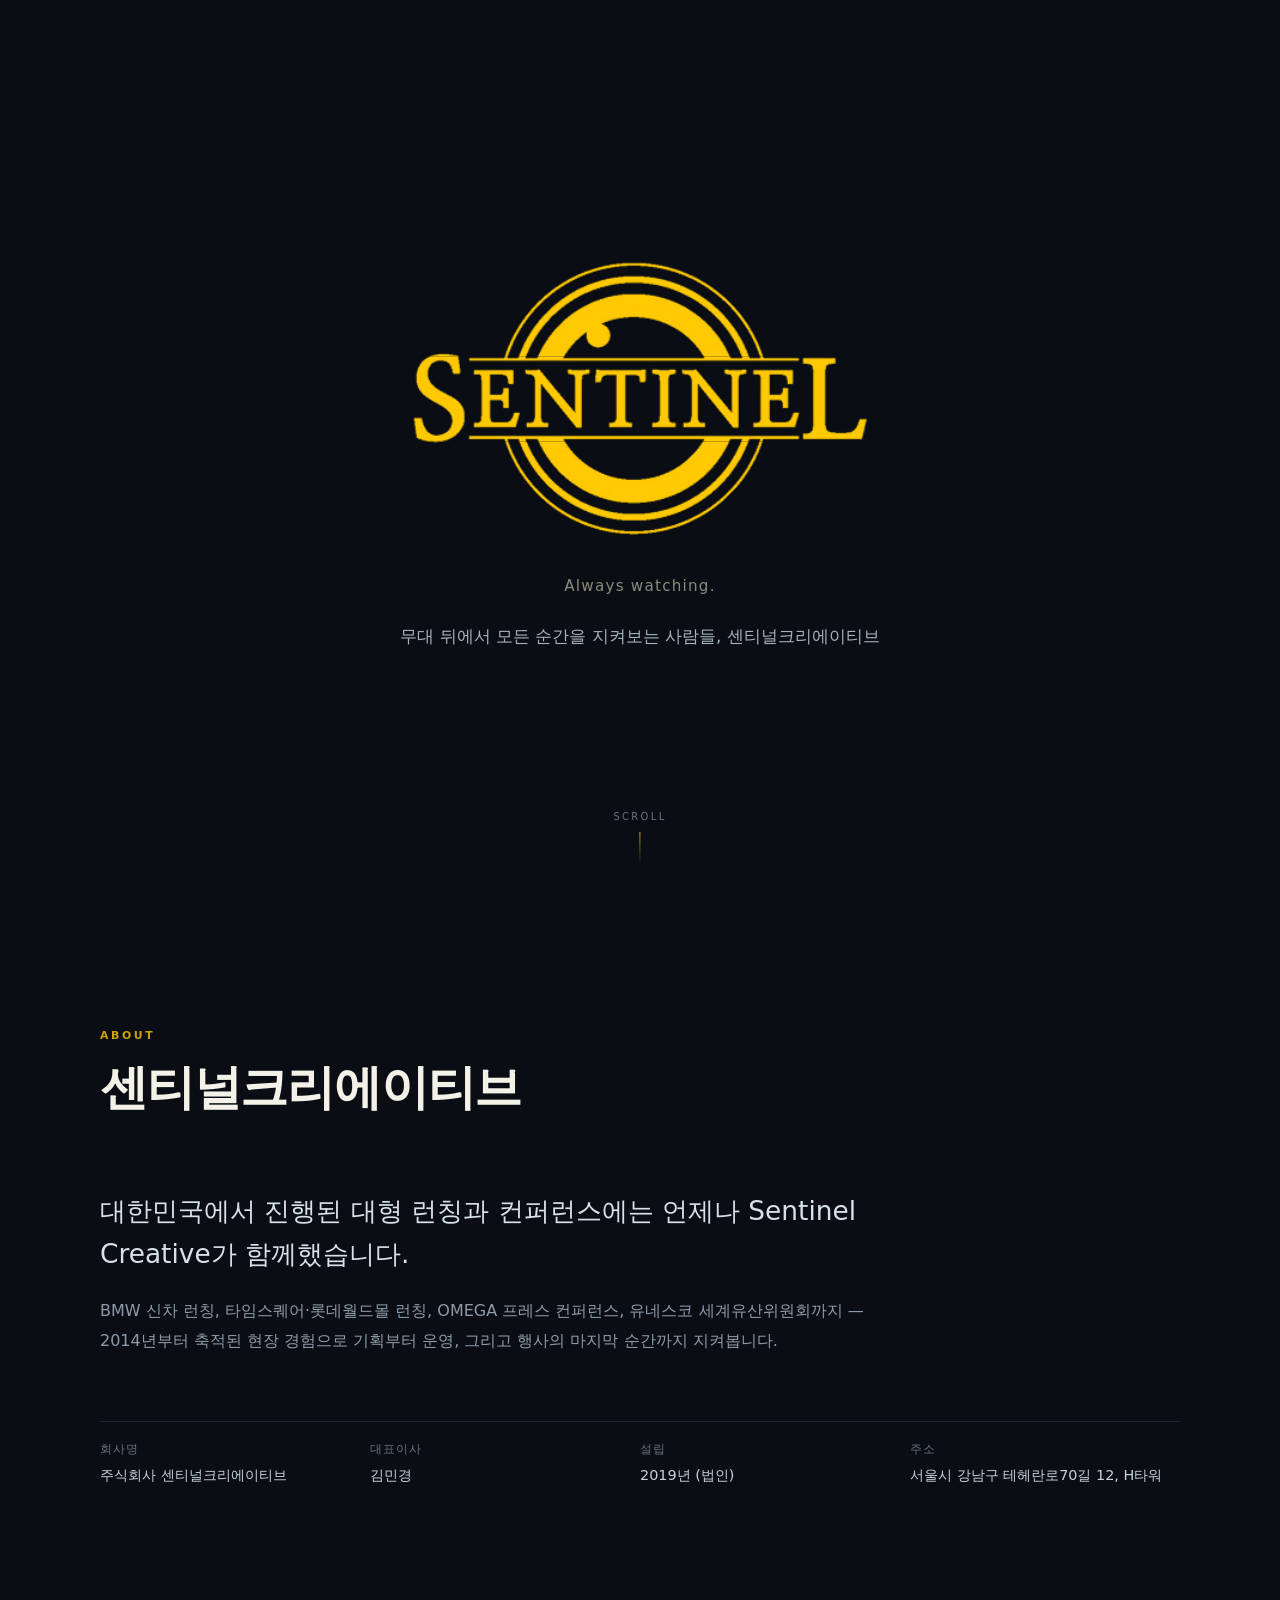
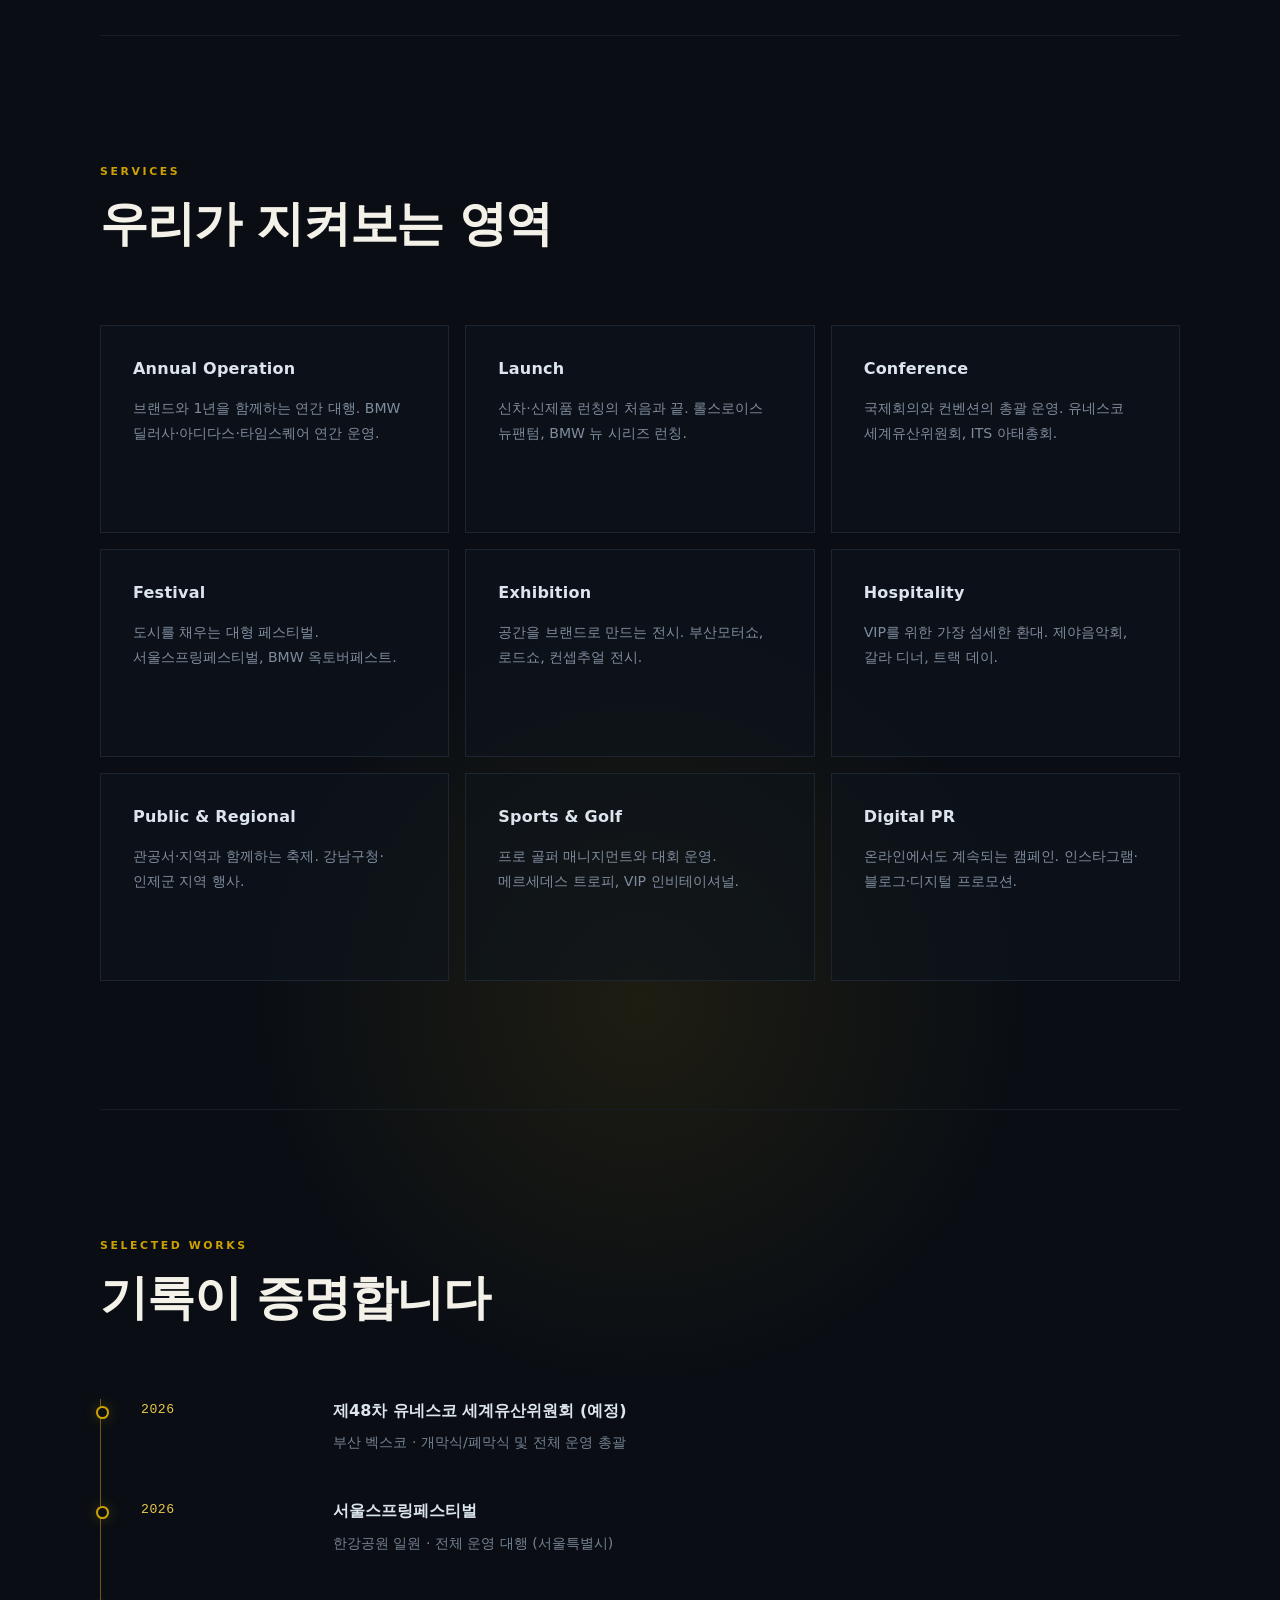
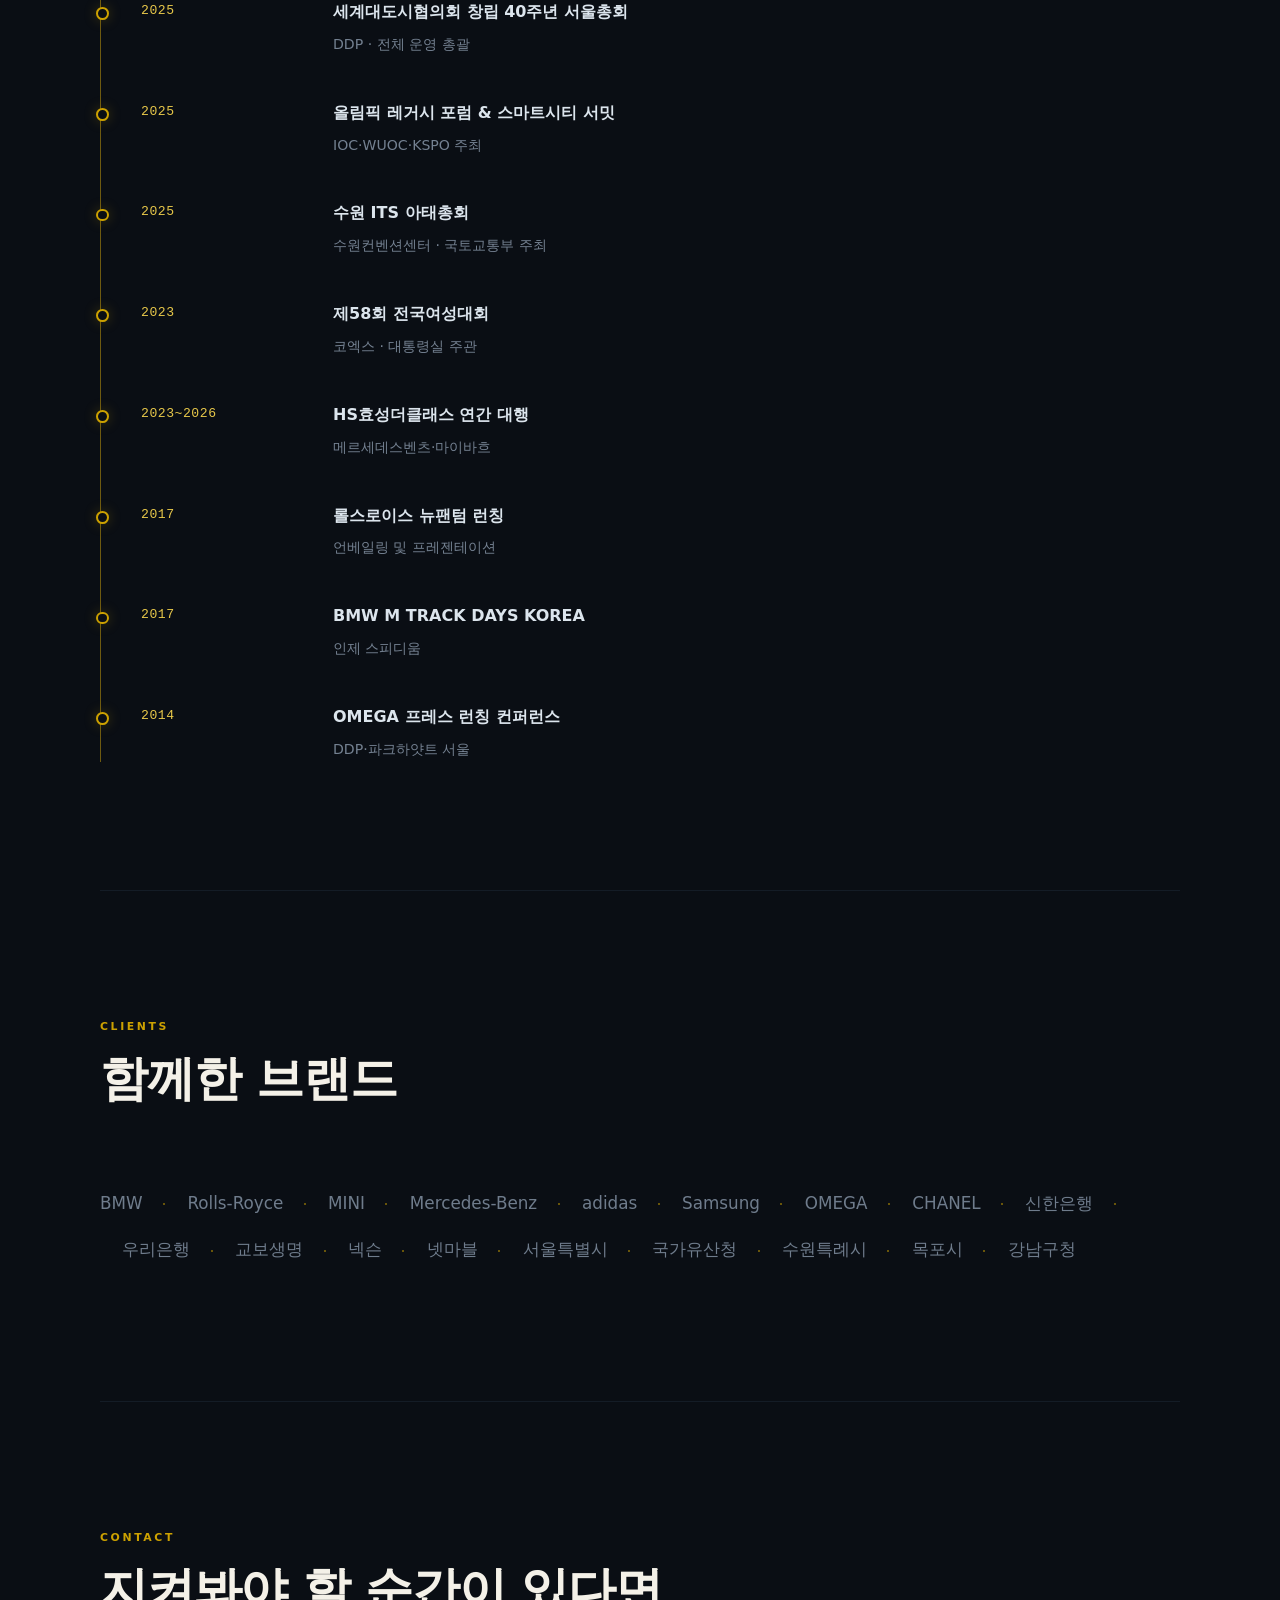
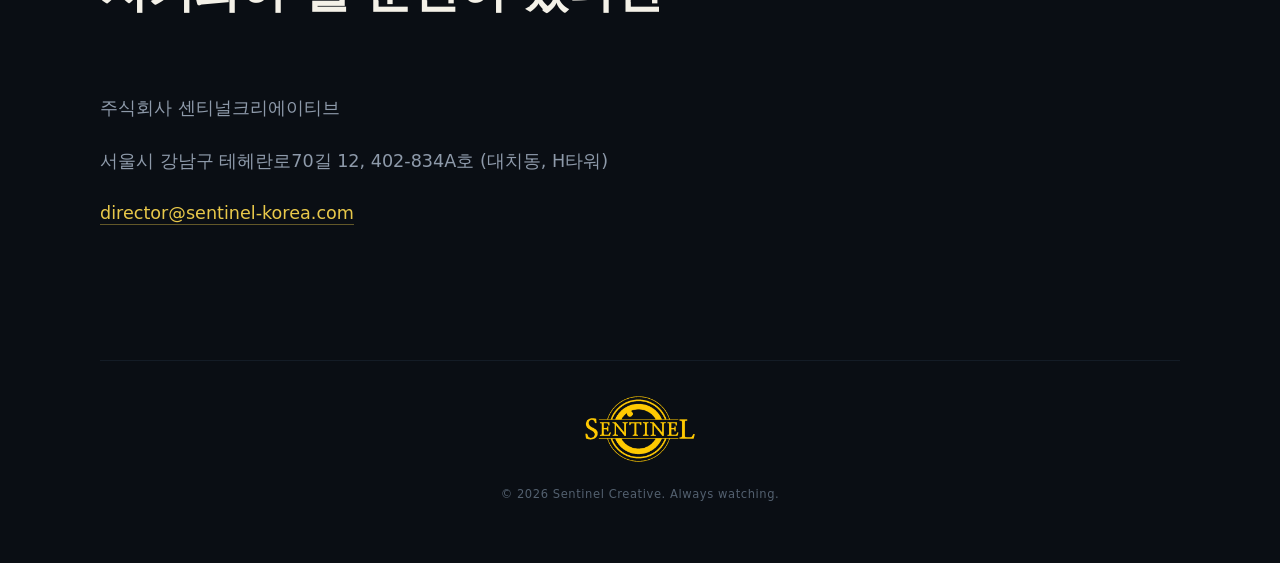
==== commit f909f592: "Use real extracted logo assets; whole emblem tracks the cursor as the pupil Replaces the Phase 2 SVG" ====
--- a/index.html
+++ b/index.html
@@ -15,14 +15,13 @@
   <meta name="twitter:description" content="센티널크리에이티브 — 이벤트·전시·컨퍼런스 전문 에이전시">
   <meta name="twitter:image" content="https://sentinel-korea.com/assets/og-image.png">
   <title>센티널크리에이티브 | Sentinel Creative</title>
-  <link rel="icon" href="assets/favicon.svg" type="image/svg+xml">
+  <link rel="icon" href="assets/favicon.png" type="image/png">
   <link rel="stylesheet" href="style.css">
   <script src="eye.js" defer></script>
 </head>
 <body>
   <nav id="top-nav" aria-label="주요 메뉴">
-    <div id="nav-eye" aria-hidden="true"></div>
-    <span class="nav-wordmark">SENTINEL</span>
+    <a class="nav-brand" href="#hero"><img src="assets/logo-full.png" alt="SENTINEL" class="nav-logo"></a>
     <div class="nav-links">
       <a href="#about">ABOUT</a>
       <a href="#services">SERVICES</a>
@@ -34,8 +33,11 @@
 
   <main>
     <section id="hero">
-      <div id="sentinel-eye" aria-hidden="true"></div>
-      <h1>SENTINEL</h1>
+      <div id="sentinel-eye" aria-hidden="true">
+        <img class="logo-emblem" src="assets/logo-emblem.png" alt="">
+        <img class="logo-band" src="assets/logo-band.png" alt="">
+      </div>
+      <h1 class="visually-hidden">SENTINEL</h1>
       <p class="tagline">Always watching.</p>
       <p class="hero-sub">무대 뒤에서 모든 순간을 지켜보는 사람들, 센티널크리에이티브</p>
       <a class="scroll-cue" href="#about">SCROLL</a>
--- a/style.css
+++ b/style.css
@@ -41,17 +41,23 @@
 }
 
 #sentinel-eye {
-  display: grid;
-  width: clamp(10rem, 24vw, 12.5rem);
-  aspect-ratio: 1;
+  position: relative;
+  width: clamp(20rem, 42vw, 30rem);
+  aspect-ratio: 401 / 250;
   margin-bottom: clamp(1.75rem, 4vh, 2.75rem);
-  place-items: center;
-}
-
-#sentinel-eye > svg {
+}
+
+#sentinel-eye .logo-emblem,
+#sentinel-eye .logo-band {
+  position: absolute;
+  inset: 0;
   display: block;
   width: 100%;
   height: 100%;
+}
+
+#sentinel-eye .logo-band {
+  z-index: 1;
 }
 
 h1 {
@@ -64,6 +70,19 @@
   text-indent: clamp(0.28em, 1.2vw, 0.48em);
 }
 
+.visually-hidden {
+  position: absolute;
+  width: 1px;
+  height: 1px;
+  padding: 0;
+  margin: -1px;
+  overflow: hidden;
+  clip: rect(0, 0, 0, 0);
+  clip-path: inset(50%);
+  border: 0;
+  white-space: nowrap;
+}
+
 .tagline {
   margin: 0.9rem 0 0;
   color: #7f8c9d;
@@ -77,11 +96,6 @@
     background:
       radial-gradient(circle at 50% calc(50% - 4rem), rgba(204, 161, 1, 0.1), transparent 15rem),
       var(--bg);
-  }
-
-  #sentinel-eye {
-    width: min(10rem, 50vw);
-    margin-bottom: 1.5rem;
   }
 
   h1 {
@@ -135,28 +149,17 @@
   transform: translateY(0);
 }
 
-#nav-eye {
-  display: grid;
-  width: 2.125rem;
-  height: 2.125rem;
-  flex: 0 0 2.125rem;
-  place-items: center;
-}
-
-#nav-eye > svg {
+a.nav-brand {
+  display: inline-flex;
+  flex: 0 0 auto;
+  align-items: center;
+  text-decoration: none;
+}
+
+a.nav-brand img.nav-logo {
   display: block;
-  width: 100%;
-  height: 100%;
-}
-
-.nav-wordmark {
-  margin-left: 0.7rem;
-  color: var(--gold);
-  font-family: "Didot", "Bodoni 72", "Times New Roman", serif;
-  font-size: 0.85rem;
-  font-weight: 600;
-  letter-spacing: 0.28em;
-  text-shadow: 0 0 1rem rgba(204, 161, 1, 0.16);
+  width: auto;
+  height: 2.5rem;
 }
 
 .nav-links {
@@ -217,52 +220,8 @@
 }
 
 #hero #sentinel-eye {
-  width: clamp(15rem, min(50vw, 50svh), 31rem);
   margin: 0;
   grid-area: mark;
-}
-
-#hero h1 {
-  position: absolute;
-  z-index: 1;
-  display: flex;
-  width: min(94vw, 58rem);
-  margin: 0;
-  align-items: center;
-  align-self: center;
-  grid-area: mark;
-  gap: clamp(0.75rem, 2.2vw, 1.75rem);
-  color: var(--gold);
-  background: linear-gradient(
-    to bottom,
-    transparent 22%,
-    var(--bg) 22%,
-    var(--bg) 78%,
-    transparent 78%
-  );
-  font-family: "Didot", "Bodoni 72", "Times New Roman", serif;
-  font-size: clamp(2.25rem, 6vw, 4.5rem);
-  font-weight: 600;
-  line-height: 1;
-  letter-spacing: clamp(0.2em, 1.2vw, 0.38em);
-  text-indent: clamp(0.2em, 1.2vw, 0.38em);
-  text-shadow:
-    0 0 0.85rem rgba(10, 14, 20, 0.95),
-    0 0 1.5rem rgba(204, 161, 1, 0.2);
-  white-space: nowrap;
-  justify-self: center;
-}
-
-#hero h1::before,
-#hero h1::after {
-  height: 1px;
-  flex: 1 1 auto;
-  background: linear-gradient(to right, transparent, var(--gold-dim), var(--gold));
-  content: "";
-}
-
-#hero h1::after {
-  background: linear-gradient(to right, var(--gold), var(--gold-dim), transparent);
 }
 
 #hero .tagline {
@@ -601,18 +560,6 @@
     padding: 0.65rem 1rem;
   }
 
-  #nav-eye {
-    width: 1.9rem;
-    height: 1.9rem;
-    flex-basis: 1.9rem;
-  }
-
-  .nav-wordmark {
-    margin-left: 0.5rem;
-    font-size: 0.68rem;
-    letter-spacing: 0.18em;
-  }
-
   .nav-links {
     gap: 0.7rem;
   }
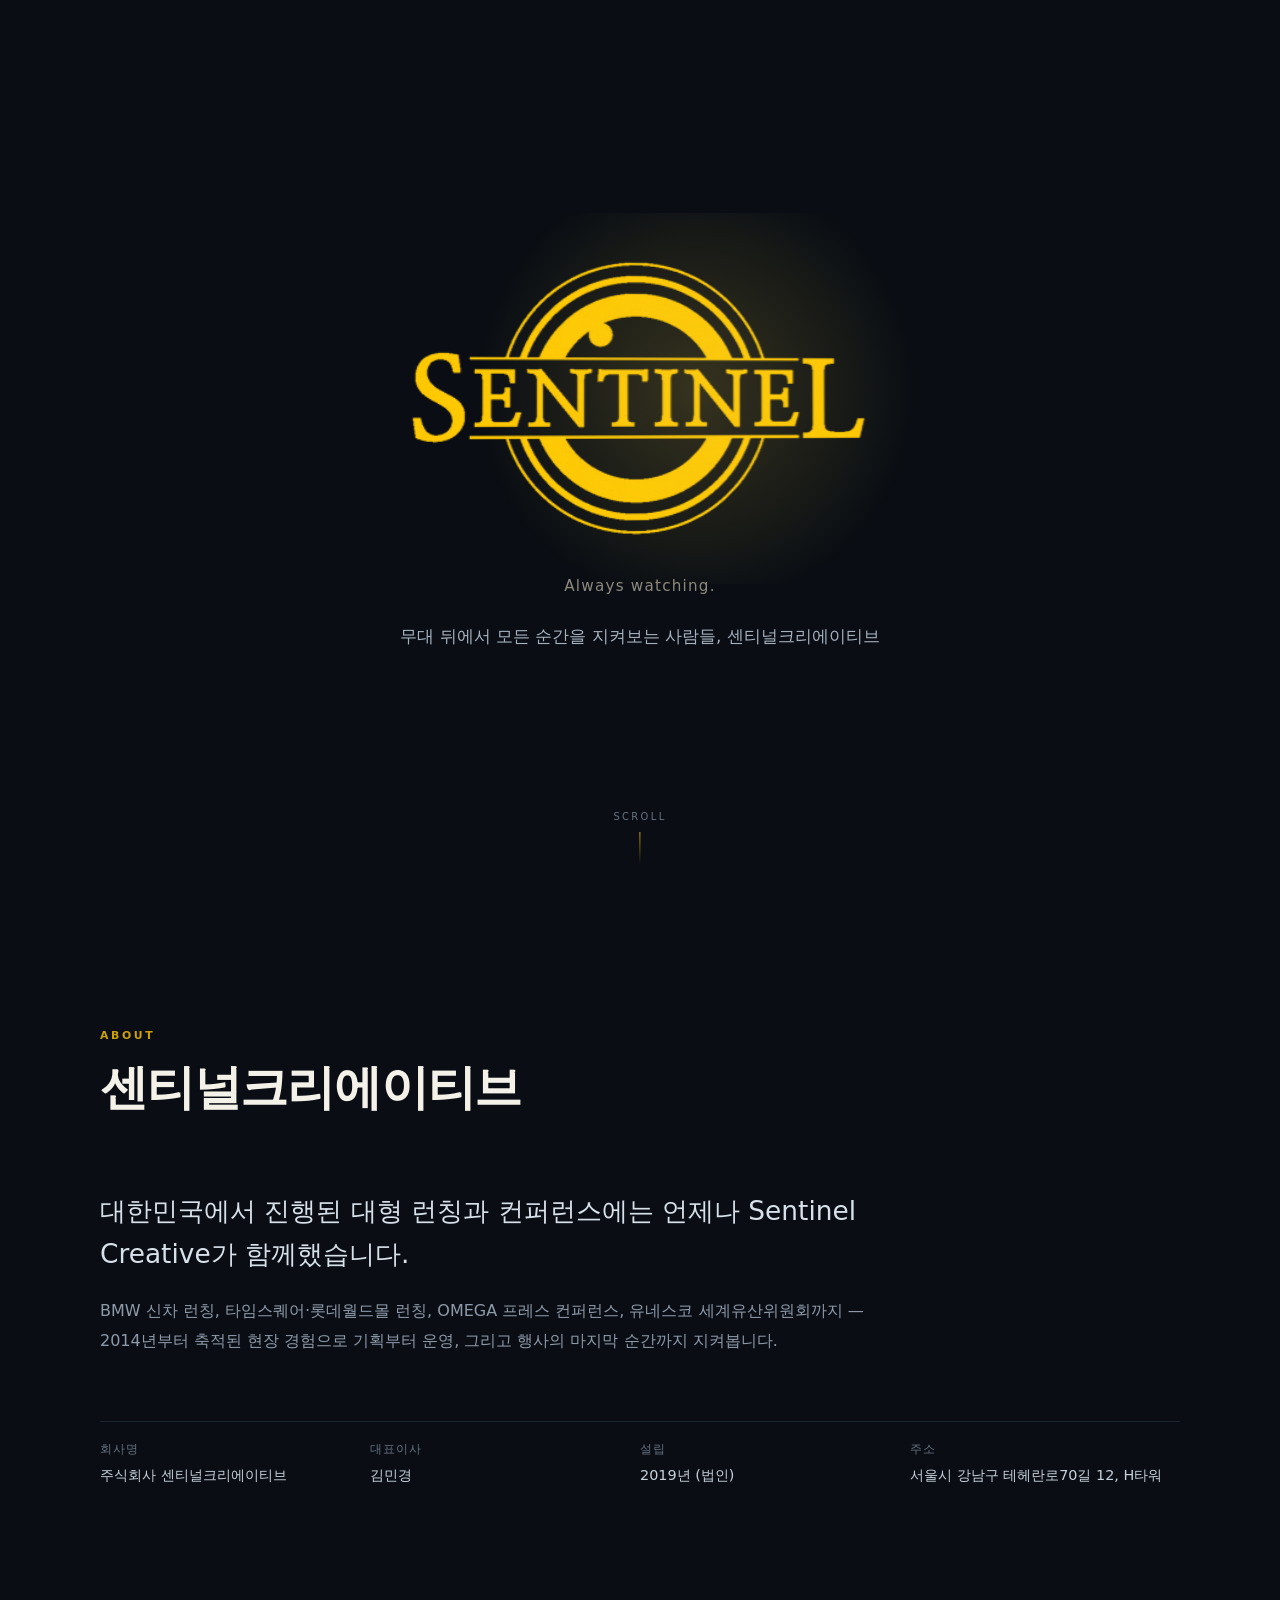
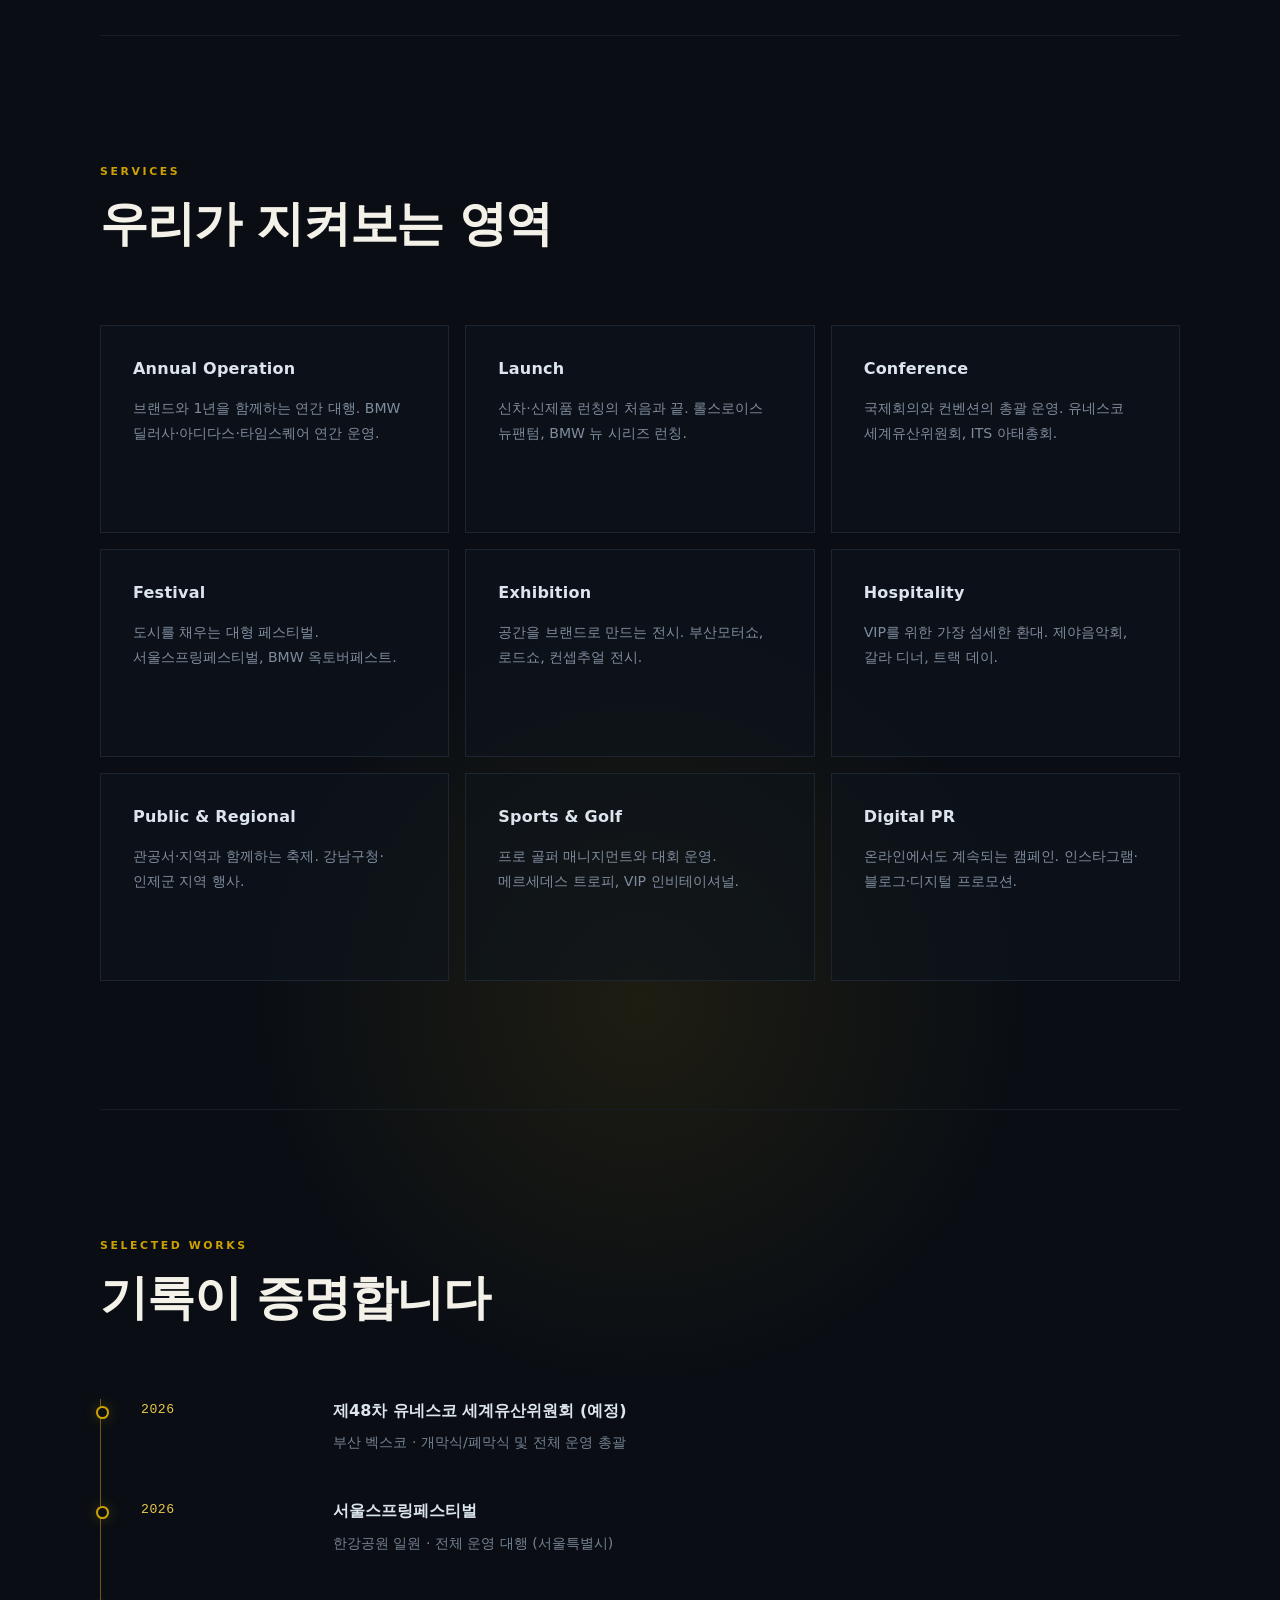
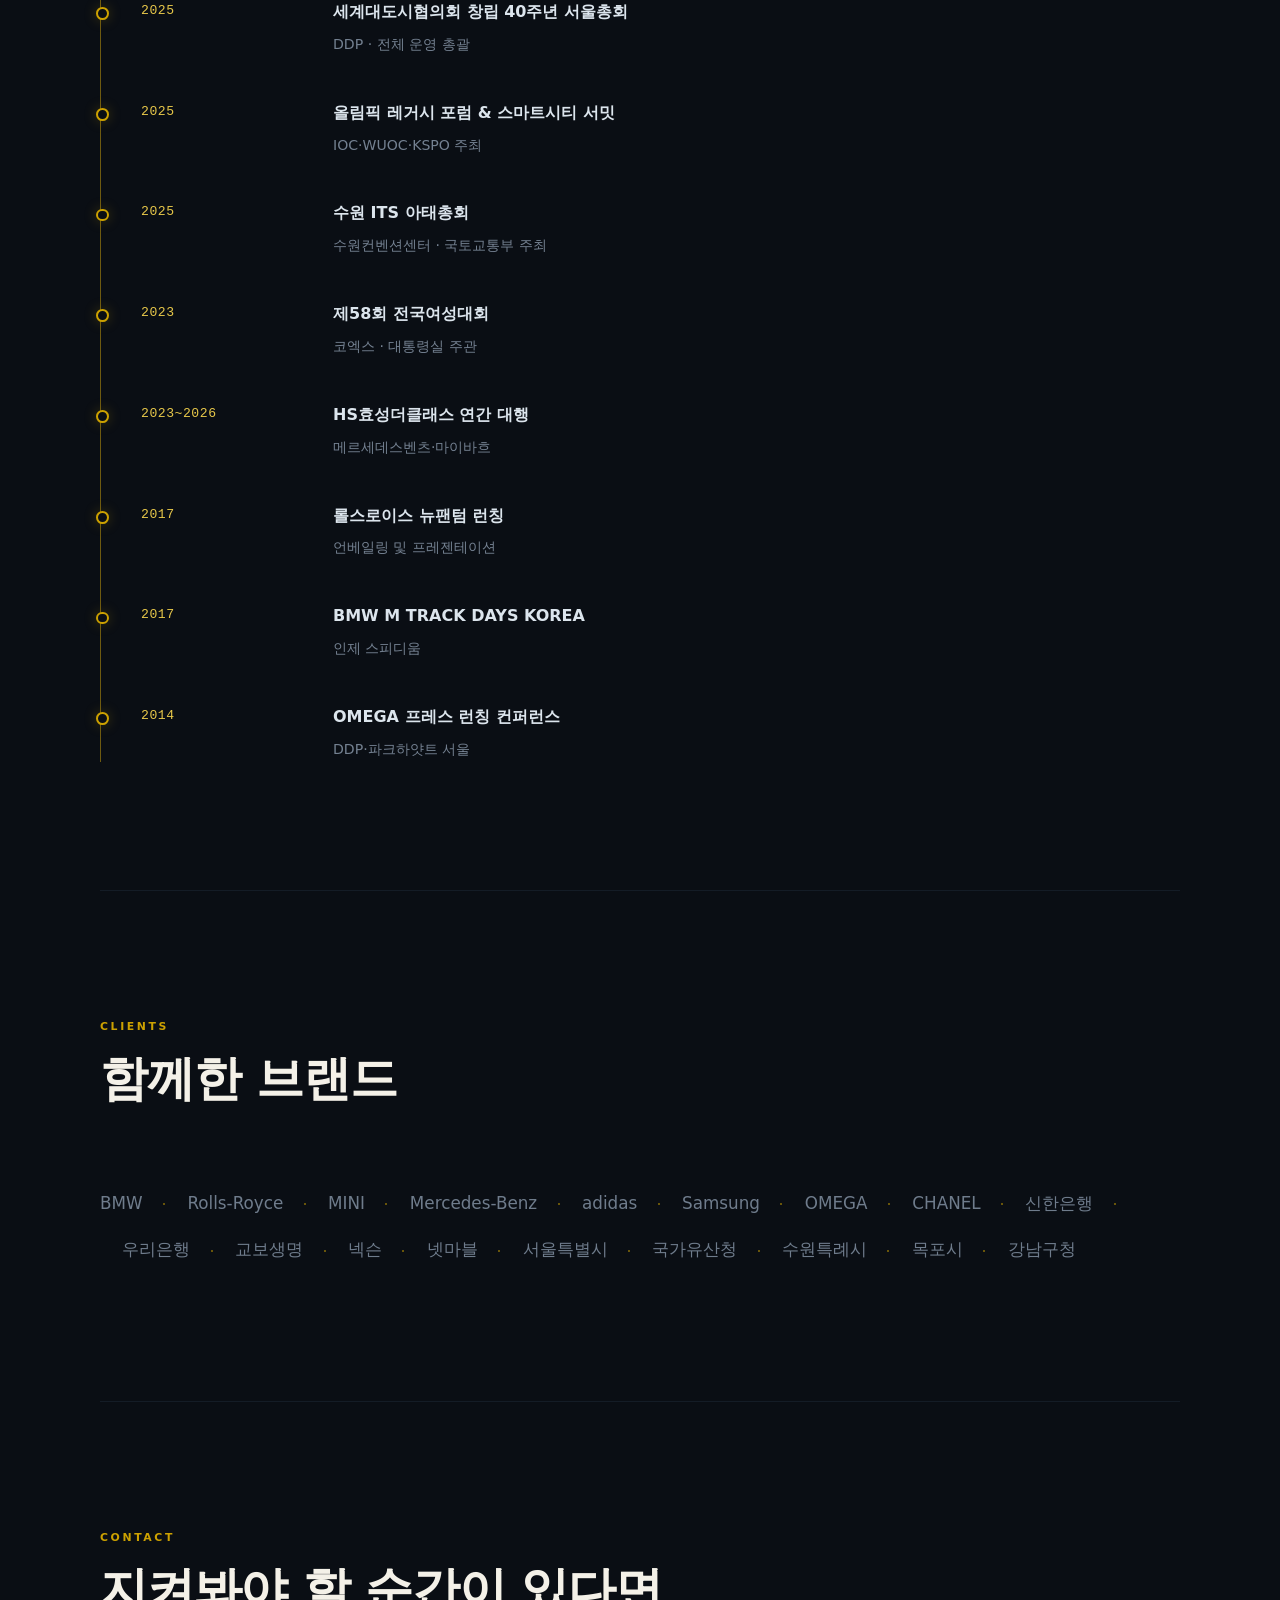
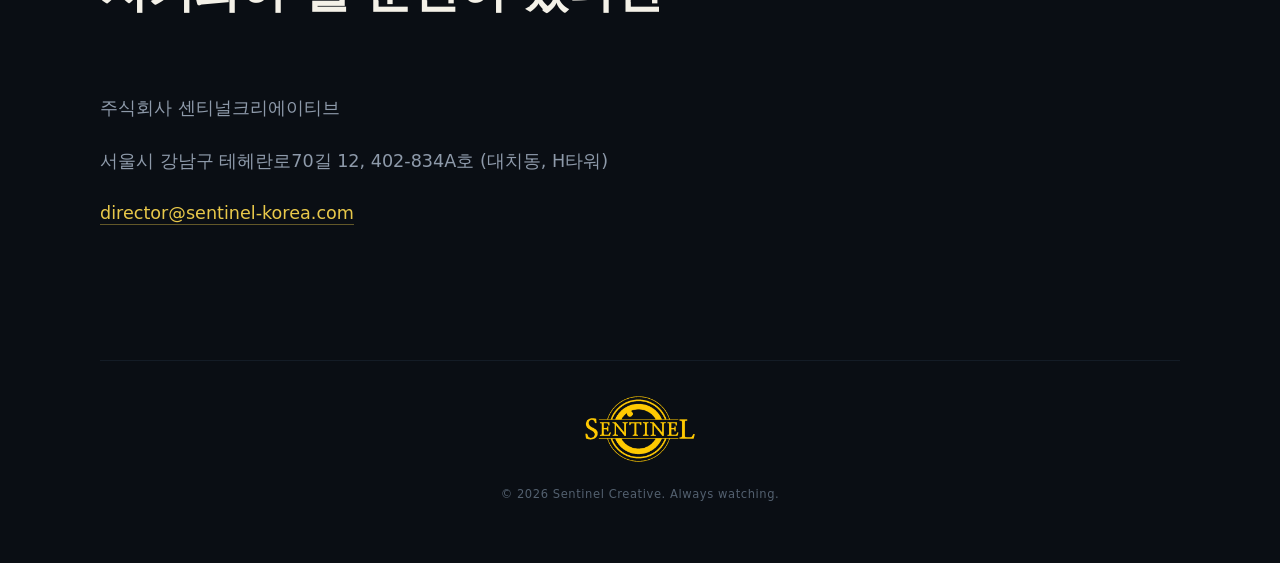
==== commit 7960a127: "Replace layered hero with intact logo and 3D gaze tilt The uncut logo turns toward the cursor like a" ====
--- a/index.html
+++ b/index.html
@@ -34,8 +34,7 @@
   <main>
     <section id="hero">
       <div id="sentinel-eye" aria-hidden="true">
-        <img class="logo-emblem" src="assets/logo-emblem.png" alt="">
-        <img class="logo-band" src="assets/logo-band.png" alt="">
+        <img class="hero-logo" src="assets/logo-full.png" alt="">
       </div>
       <h1 class="visually-hidden">SENTINEL</h1>
       <p class="tagline">Always watching.</p>
--- a/style.css
+++ b/style.css
@@ -45,19 +45,29 @@
   width: clamp(20rem, 42vw, 30rem);
   aspect-ratio: 401 / 250;
   margin-bottom: clamp(1.75rem, 4vh, 2.75rem);
-}
-
-#sentinel-eye .logo-emblem,
-#sentinel-eye .logo-band {
-  position: absolute;
-  inset: 0;
+  perspective: 900px;
+}
+
+#sentinel-eye .hero-logo {
   display: block;
   width: 100%;
   height: 100%;
-}
-
-#sentinel-eye .logo-band {
-  z-index: 1;
+  will-change: transform;
+  transform-style: flat;
+}
+
+#sentinel-eye::after {
+  content: "";
+  position: absolute;
+  inset: -12%;
+  pointer-events: none;
+  background: radial-gradient(
+    circle at var(--glow-x, 50%) var(--glow-y, 50%),
+    rgba(232, 200, 74, 0.2),
+    rgba(232, 200, 74, 0) 55%
+  );
+  opacity: var(--glow-o, 0);
+  transition: opacity 0.8s ease;
 }
 
 h1 {
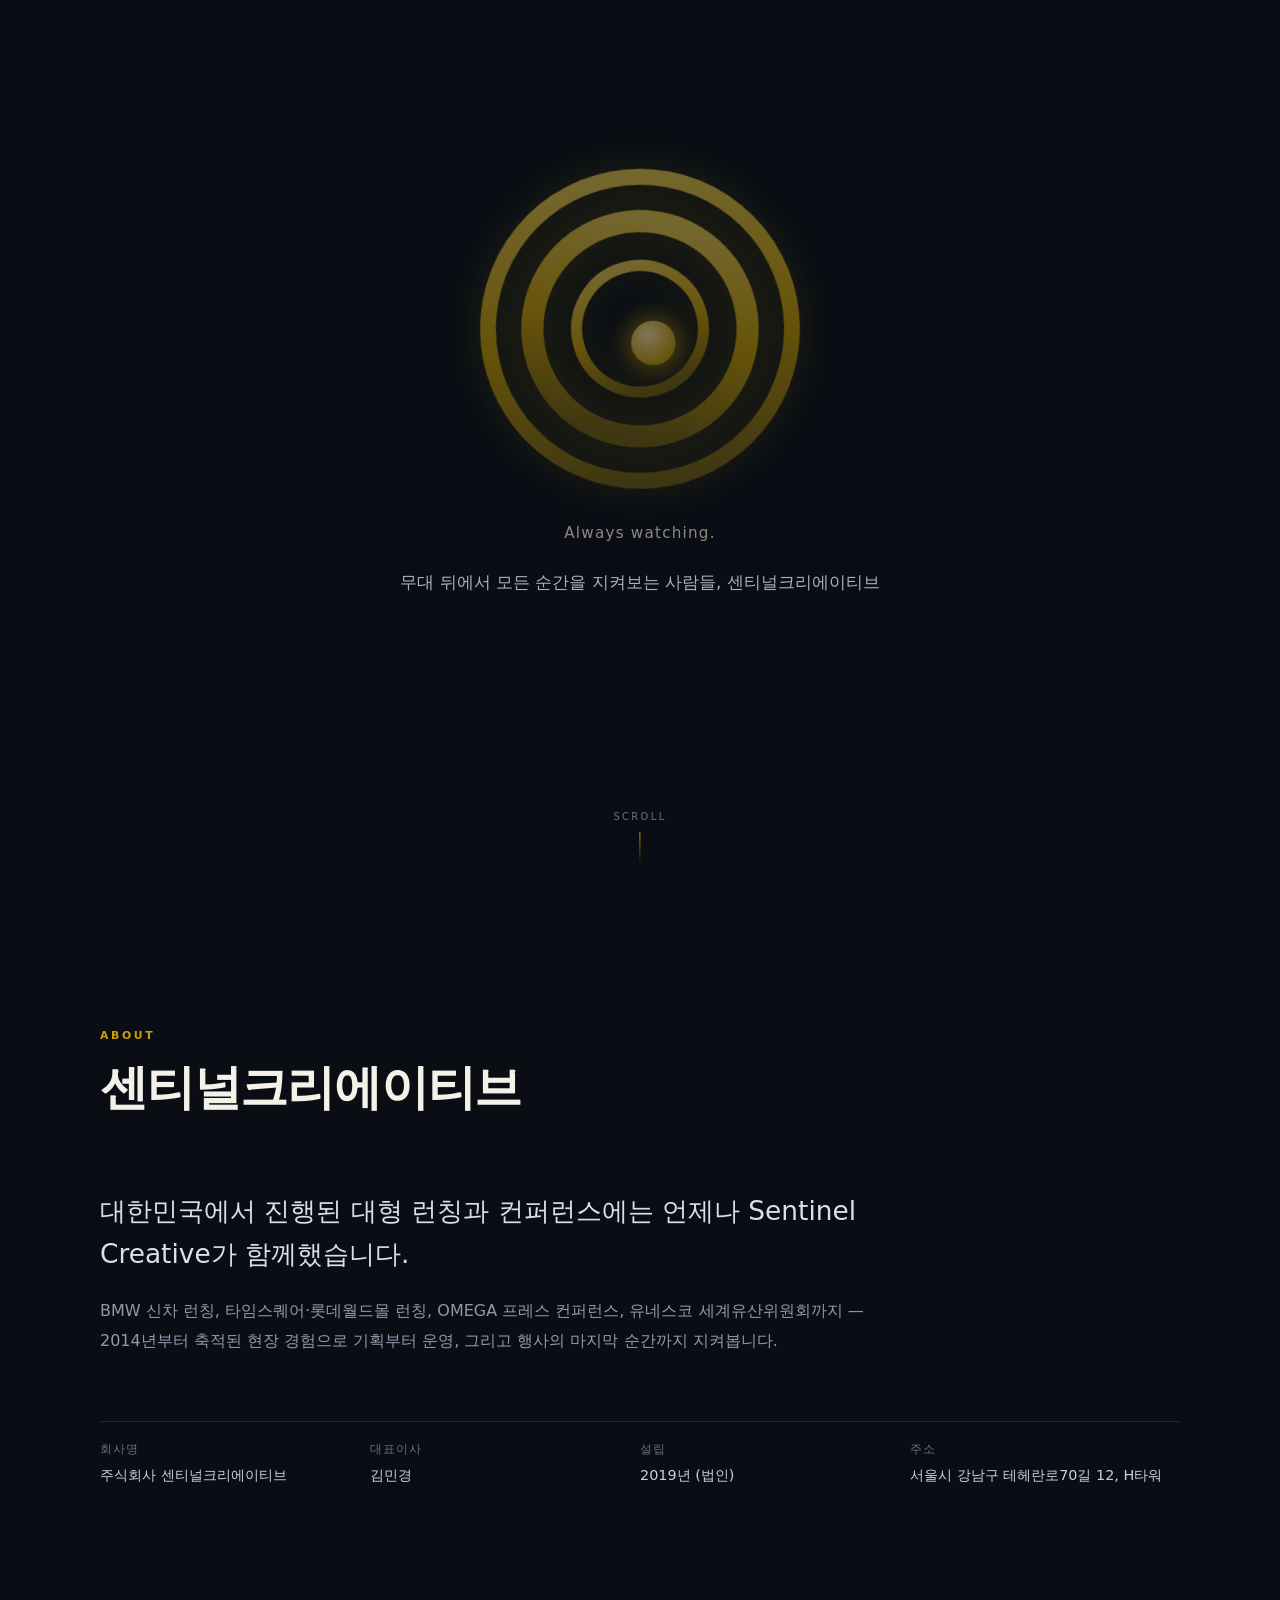
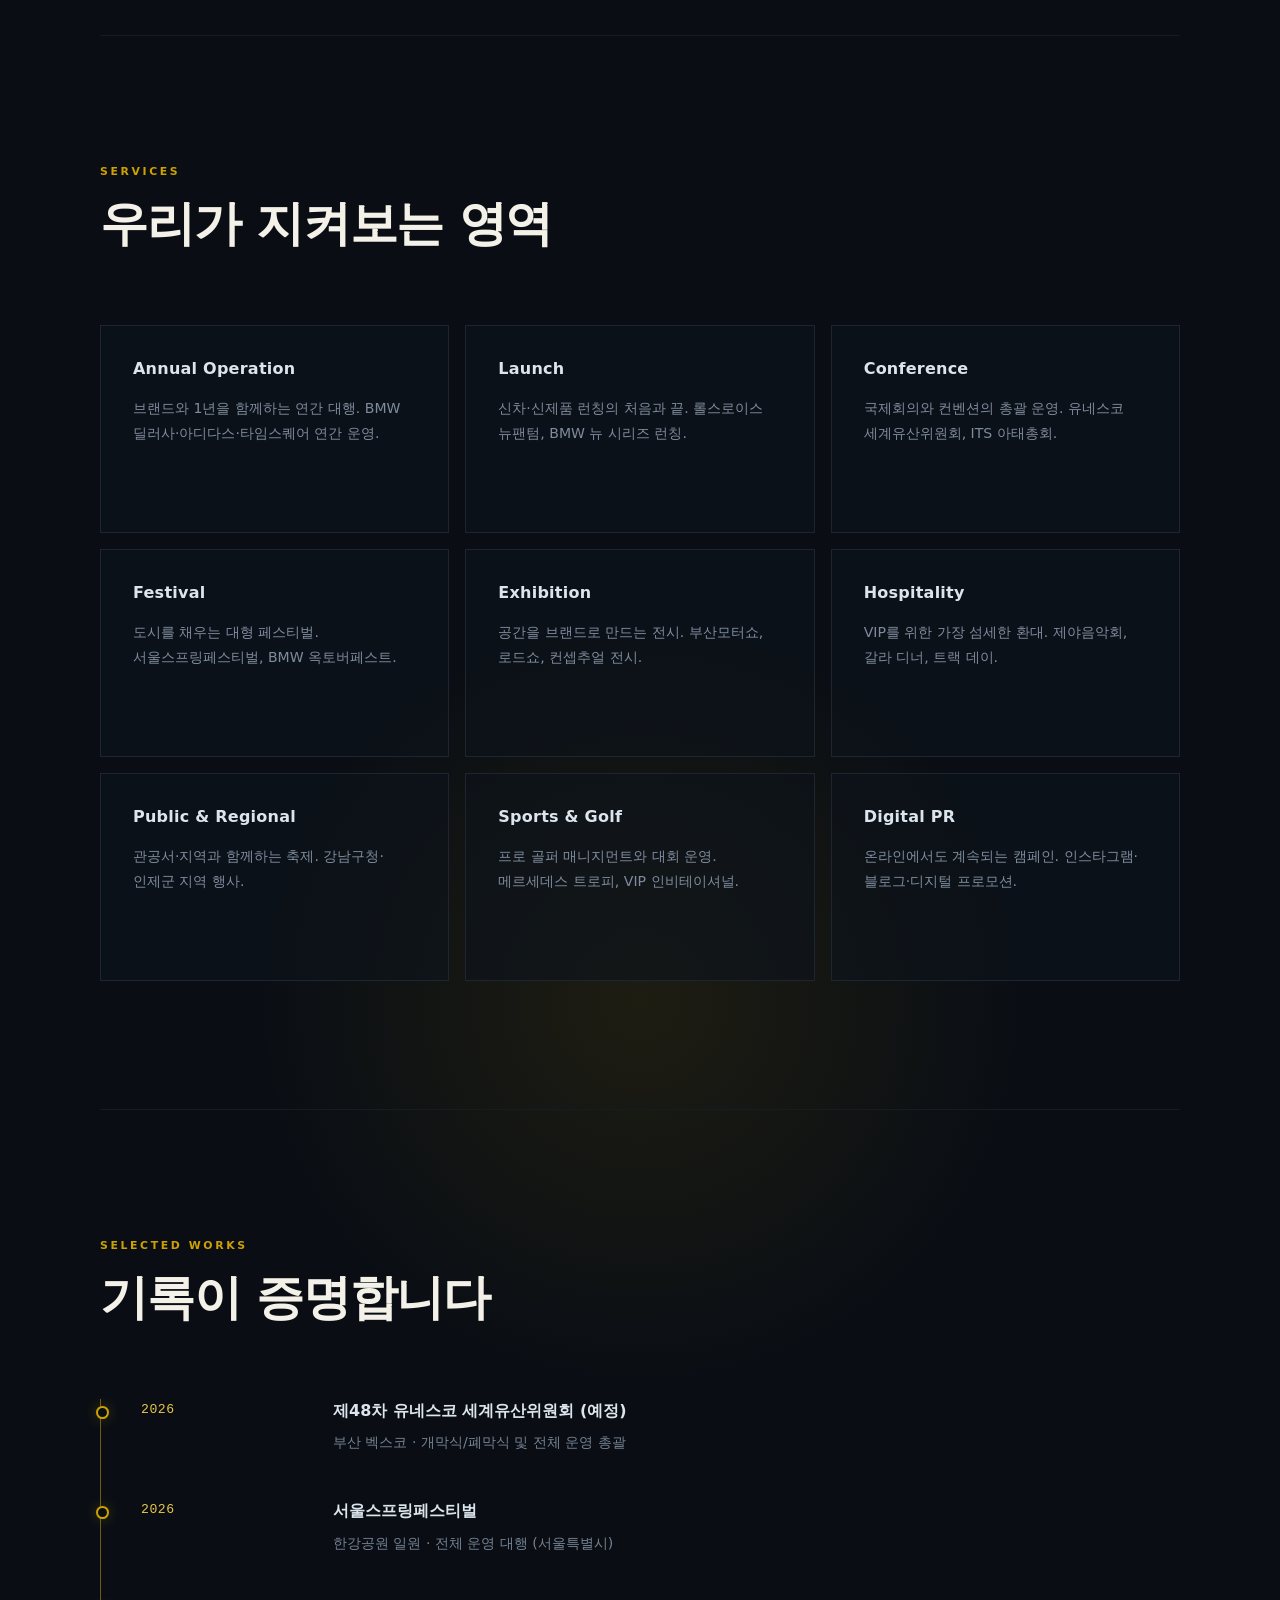
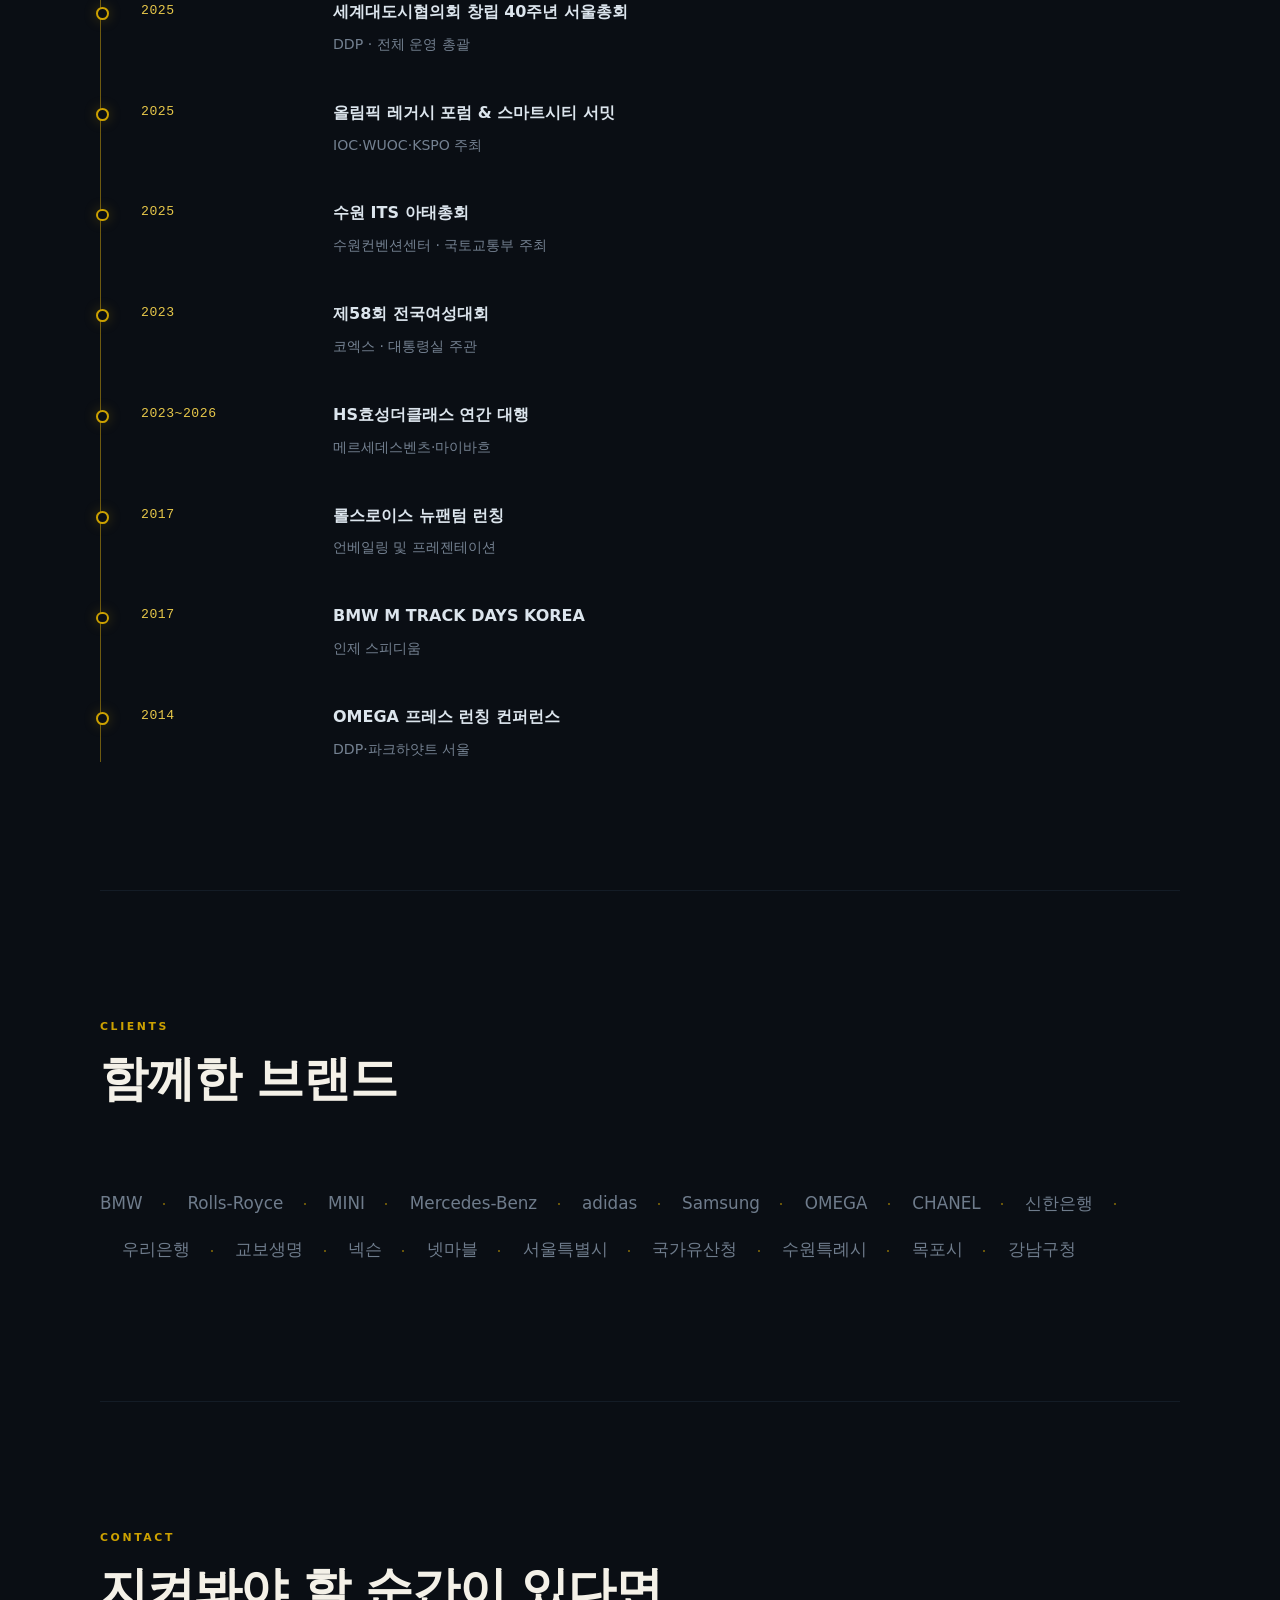
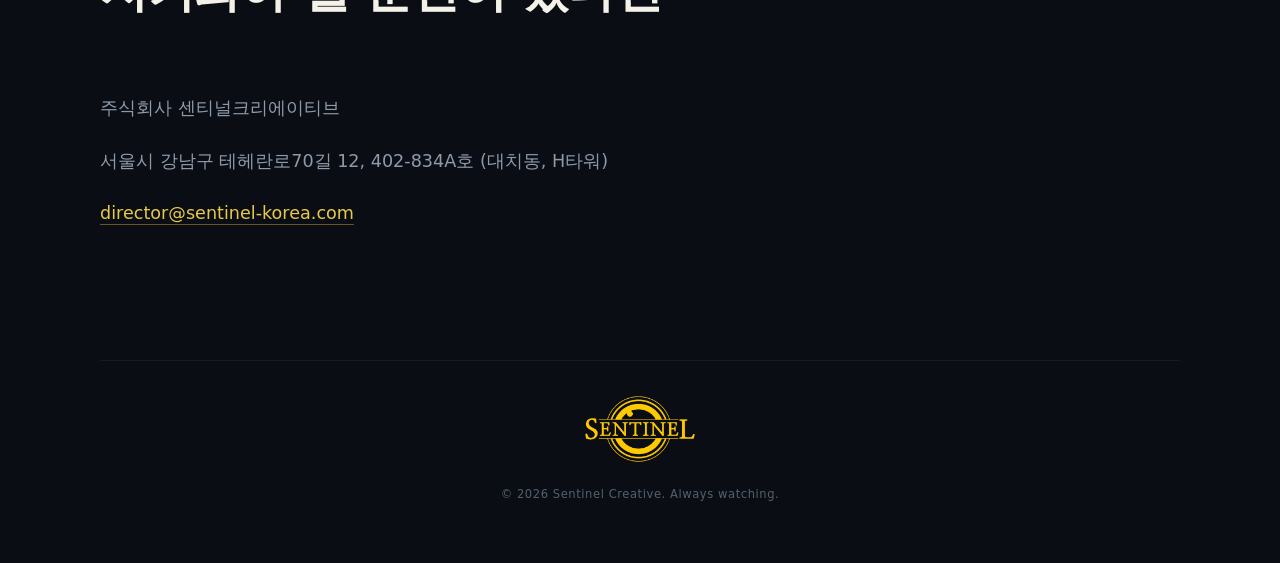
==== commit d87f1539: "Replace hero logo with The Watcher: a wandering emblem eye A gold concentric-ring eye (from the film" ====
--- a/index.html
+++ b/index.html
@@ -20,6 +20,8 @@
   <script src="eye.js" defer></script>
 </head>
 <body>
+  <div id="watcher" aria-hidden="true"></div>
+
   <nav id="top-nav" aria-label="주요 메뉴">
     <a class="nav-brand" href="#hero"><img src="assets/logo-full.png" alt="SENTINEL" class="nav-logo"></a>
     <div class="nav-links">
@@ -33,9 +35,6 @@
 
   <main>
     <section id="hero">
-      <div id="sentinel-eye" aria-hidden="true">
-        <img class="hero-logo" src="assets/logo-full.png" alt="">
-      </div>
       <h1 class="visually-hidden">SENTINEL</h1>
       <p class="tagline">Always watching.</p>
       <p class="hero-sub">무대 뒤에서 모든 순간을 지켜보는 사람들, 센티널크리에이티브</p>
--- a/style.css
+++ b/style.css
@@ -38,36 +38,6 @@
   justify-content: center;
   flex-direction: column;
   text-align: center;
-}
-
-#sentinel-eye {
-  position: relative;
-  width: clamp(20rem, 42vw, 30rem);
-  aspect-ratio: 401 / 250;
-  margin-bottom: clamp(1.75rem, 4vh, 2.75rem);
-  perspective: 900px;
-}
-
-#sentinel-eye .hero-logo {
-  display: block;
-  width: 100%;
-  height: 100%;
-  will-change: transform;
-  transform-style: flat;
-}
-
-#sentinel-eye::after {
-  content: "";
-  position: absolute;
-  inset: -12%;
-  pointer-events: none;
-  background: radial-gradient(
-    circle at var(--glow-x, 50%) var(--glow-y, 50%),
-    rgba(232, 200, 74, 0.2),
-    rgba(232, 200, 74, 0) 55%
-  );
-  opacity: var(--glow-o, 0);
-  transition: opacity 0.8s ease;
 }
 
 h1 {
@@ -124,6 +94,48 @@
 
 body {
   overflow-x: hidden;
+}
+
+#watcher {
+  position: fixed;
+  z-index: 1;
+  inset: 0;
+  overflow: hidden;
+  pointer-events: none;
+  opacity: 0.48;
+  filter: drop-shadow(0 0 18px rgba(204, 161, 1, 0.35));
+}
+
+#watcher > svg {
+  position: absolute;
+  top: 0;
+  left: 0;
+  display: block;
+  width: 120px;
+  height: 120px;
+  transform-origin: 50% 50%;
+  will-change: transform;
+}
+
+#watcher:is(.is-static, .watcher-static, .static) {
+  opacity: 0.3;
+}
+
+#watcher:is(.is-static, .watcher-static, .static) > svg {
+  top: auto;
+  right: clamp(1.25rem, 4vw, 3rem);
+  bottom: clamp(1.25rem, 4vw, 3rem);
+  left: auto;
+  width: 84px;
+  height: 84px;
+  transform: none !important;
+  will-change: auto;
+}
+
+main > section,
+footer {
+  position: relative;
+  z-index: 2;
 }
 
 a {
@@ -218,10 +230,10 @@
   min-height: 100vh;
   min-height: 100svh;
   width: 100%;
-  padding: clamp(5rem, 10vh, 8rem) clamp(1.5rem, 5vw, 4rem);
-  align-content: center;
+  padding: max(20rem, 58vh) clamp(1.5rem, 5vw, 4rem) clamp(7rem, 12vh, 9rem);
+  padding-top: max(20rem, 58svh);
+  align-content: start;
   grid-template-areas:
-    "mark"
     "tagline"
     "sub";
   grid-template-columns: minmax(0, 1fr);
@@ -229,13 +241,8 @@
   text-align: center;
 }
 
-#hero #sentinel-eye {
-  margin: 0;
-  grid-area: mark;
-}
-
 #hero .tagline {
-  margin-top: clamp(1.25rem, 3vh, 2rem);
+  margin-top: 0;
   grid-area: tagline;
   color: #8d897d;
 }
@@ -645,6 +652,14 @@
     scroll-behavior: auto;
   }
 
+  #watcher {
+    opacity: 0.3;
+  }
+
+  #watcher > svg {
+    transition: none;
+  }
+
   #top-nav,
   .nav-links a::after,
   .service-card,
